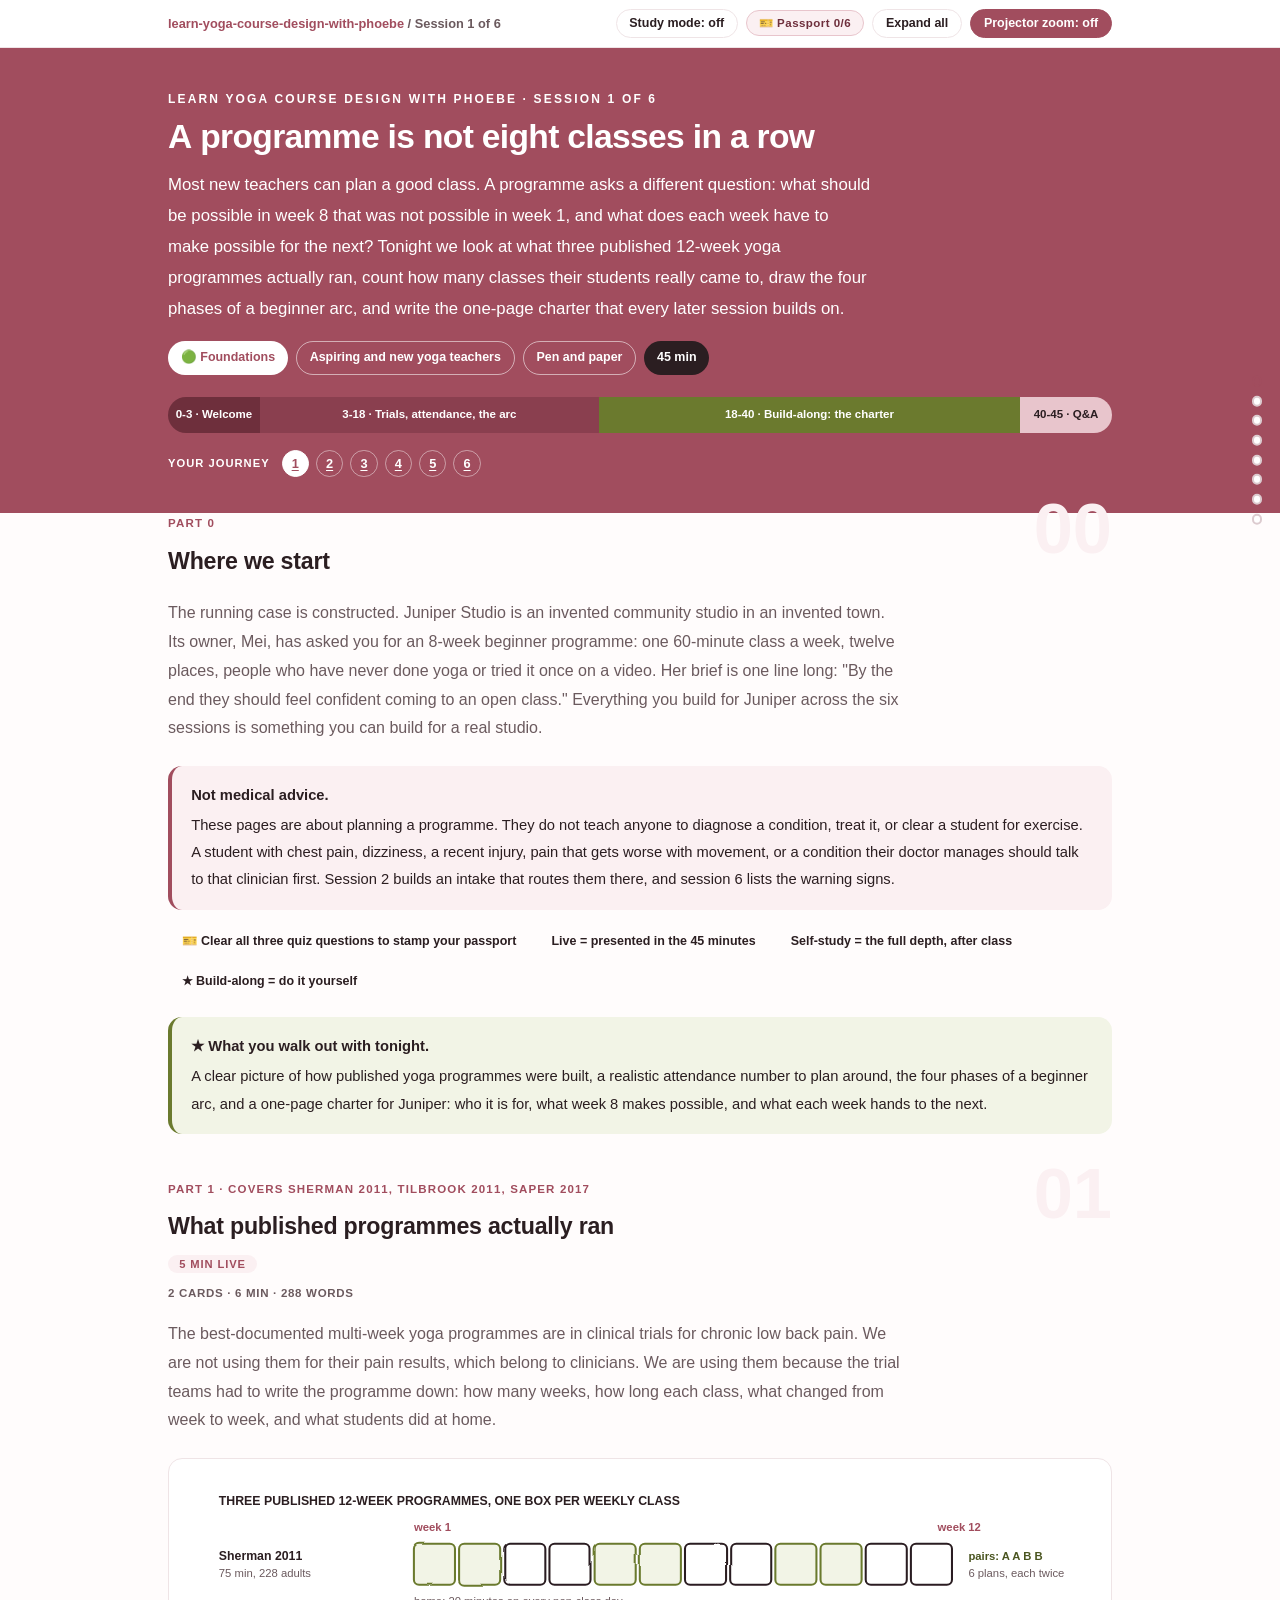
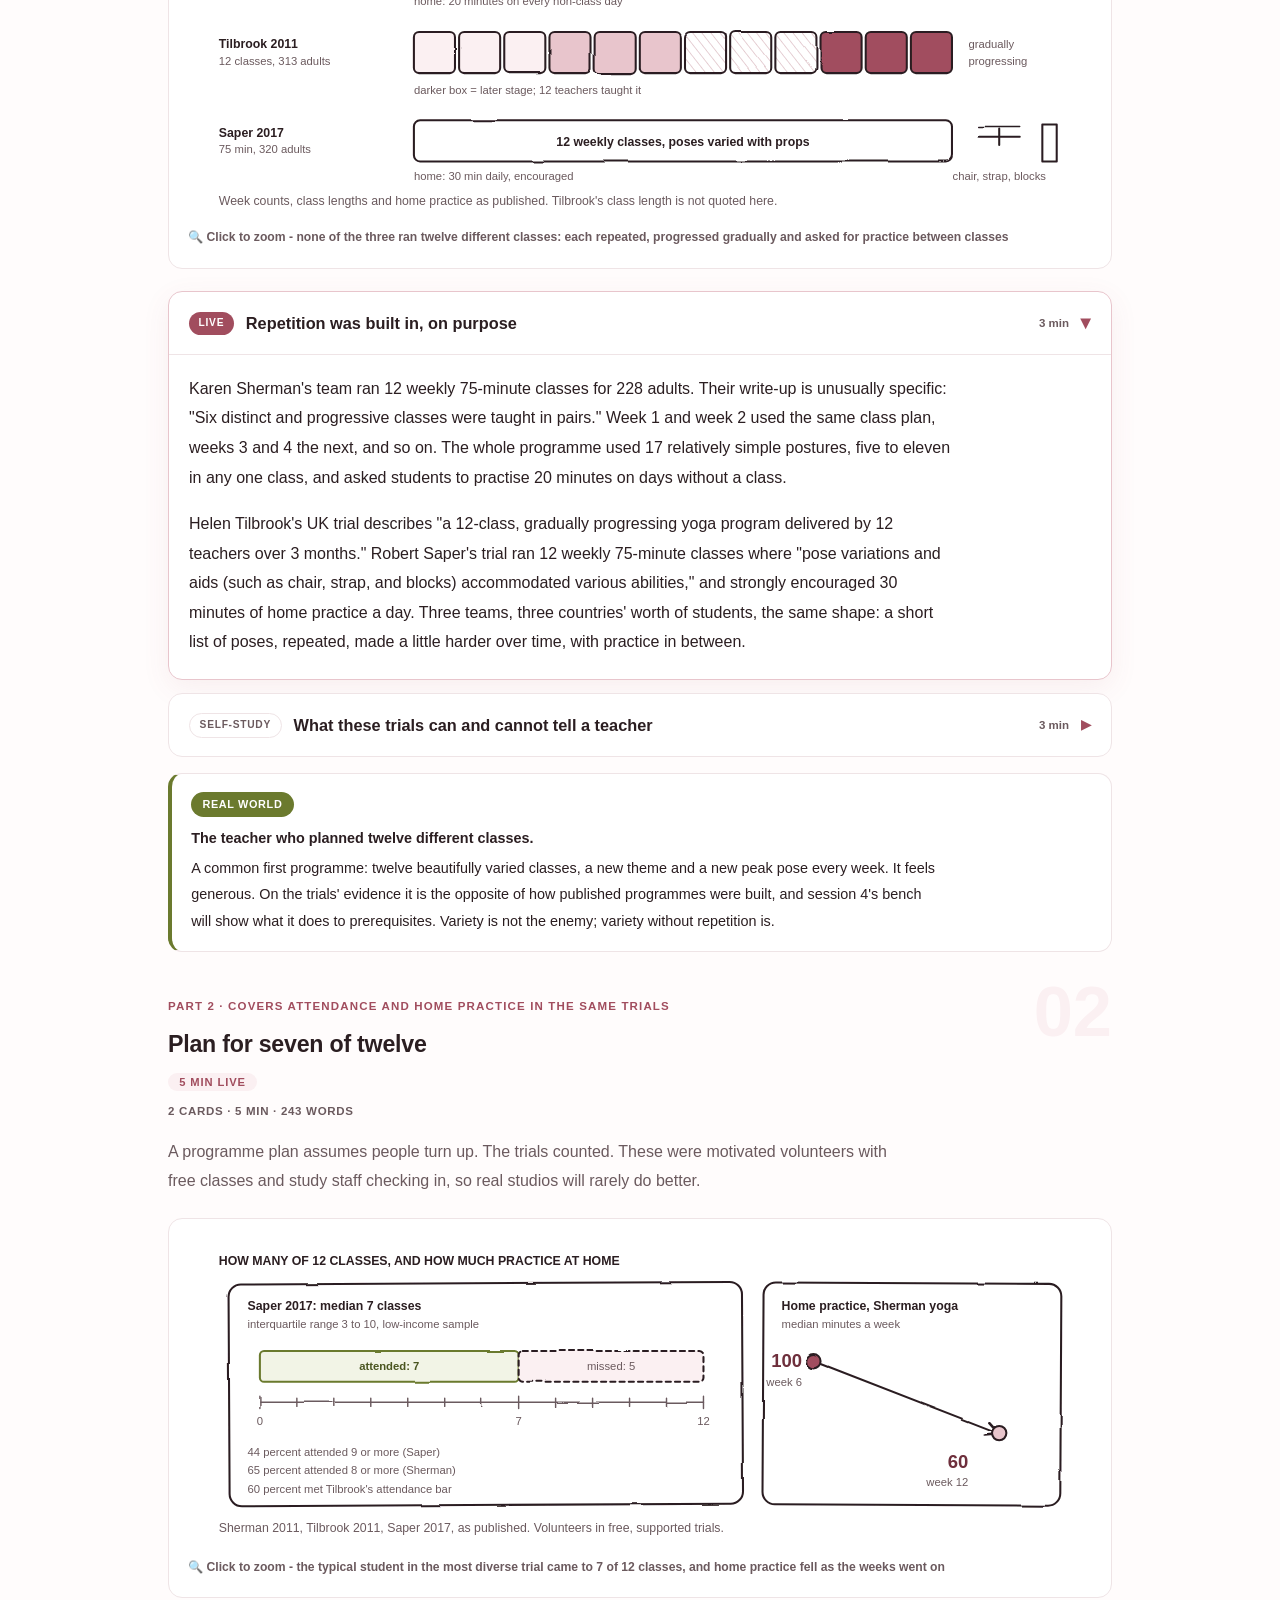
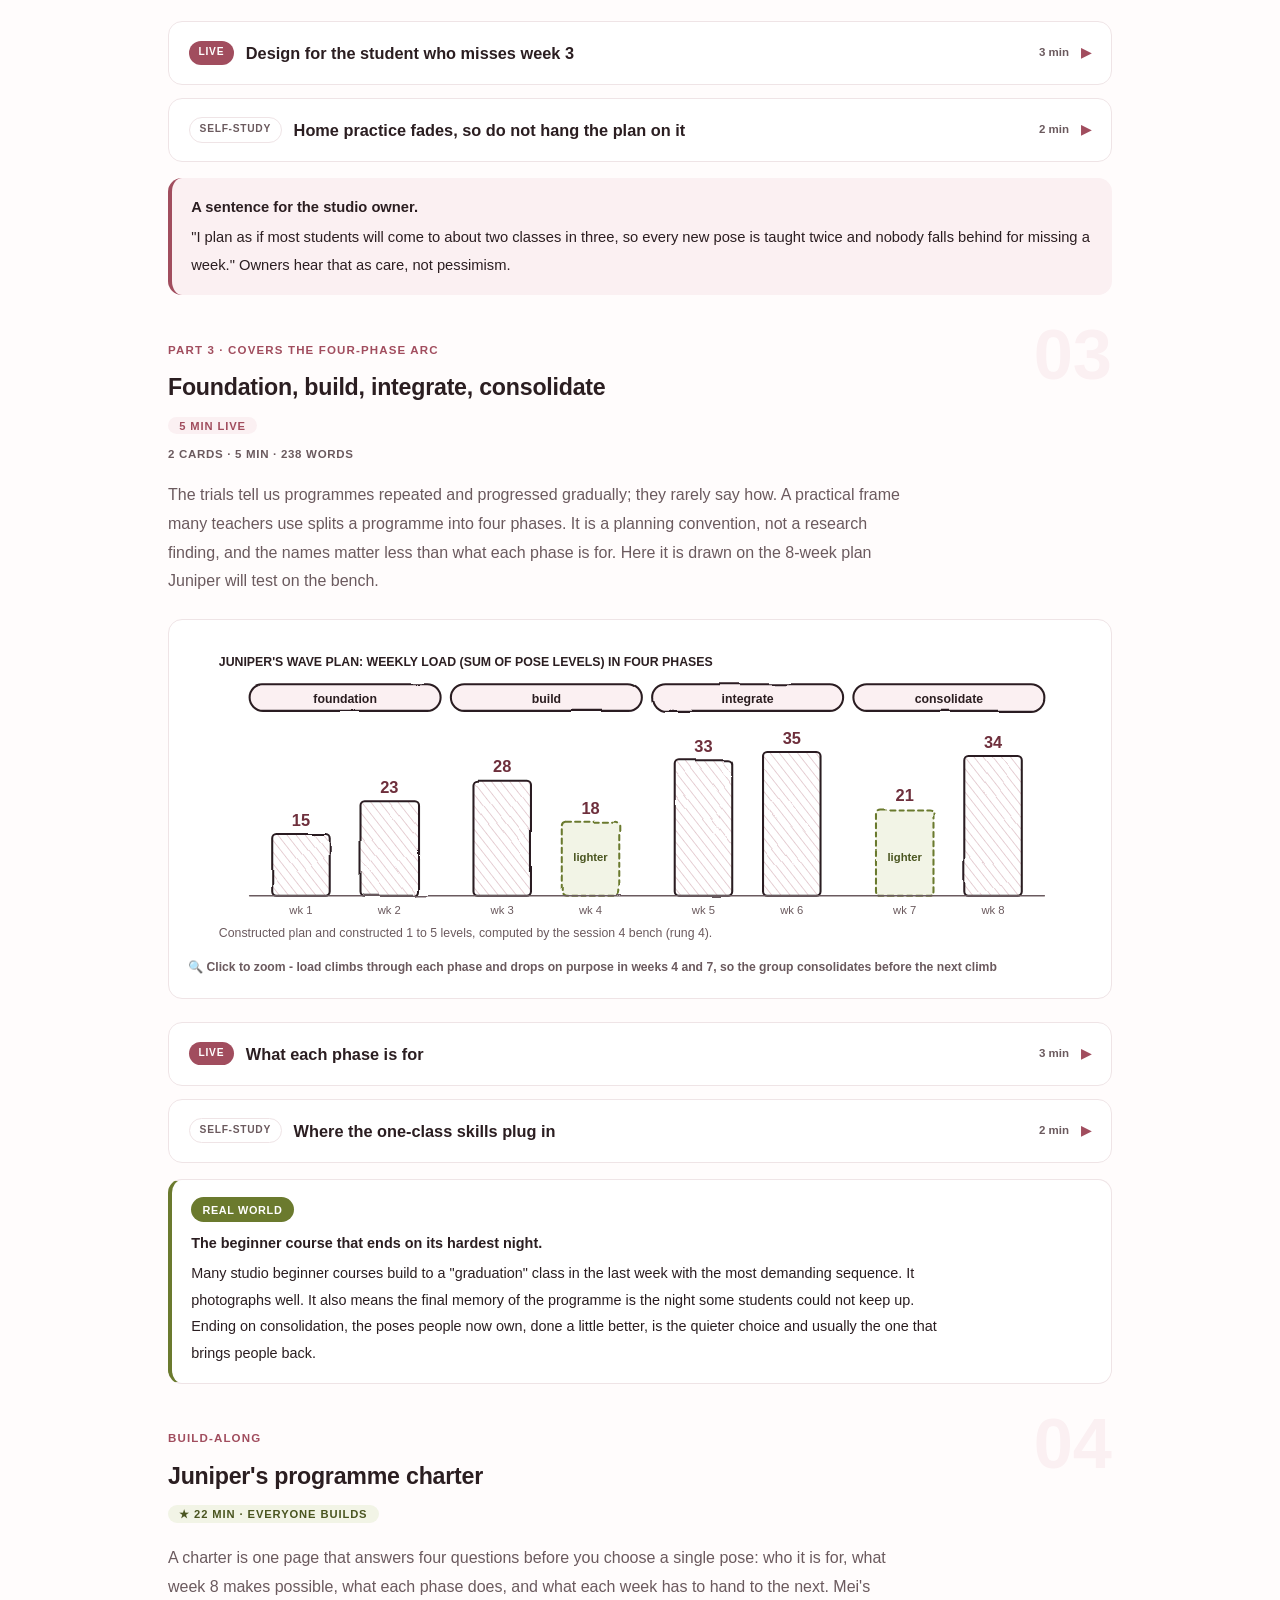
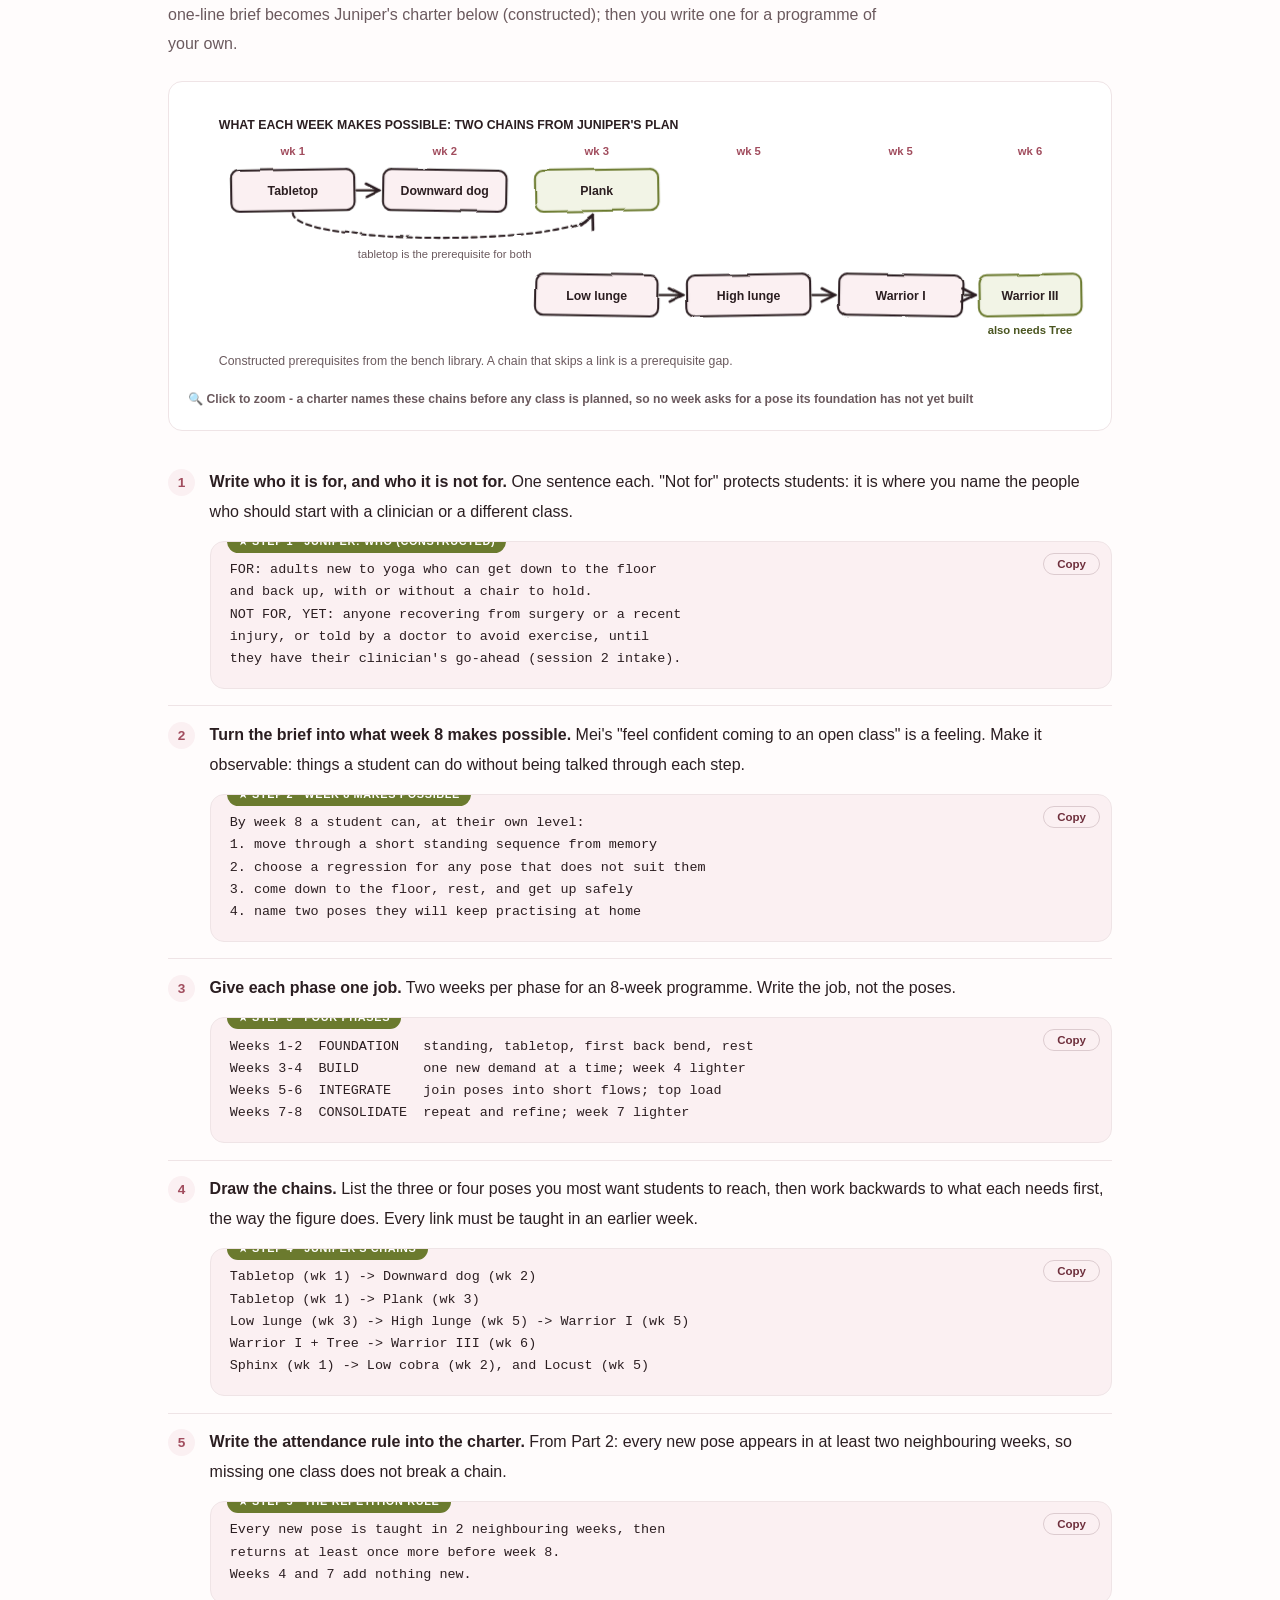
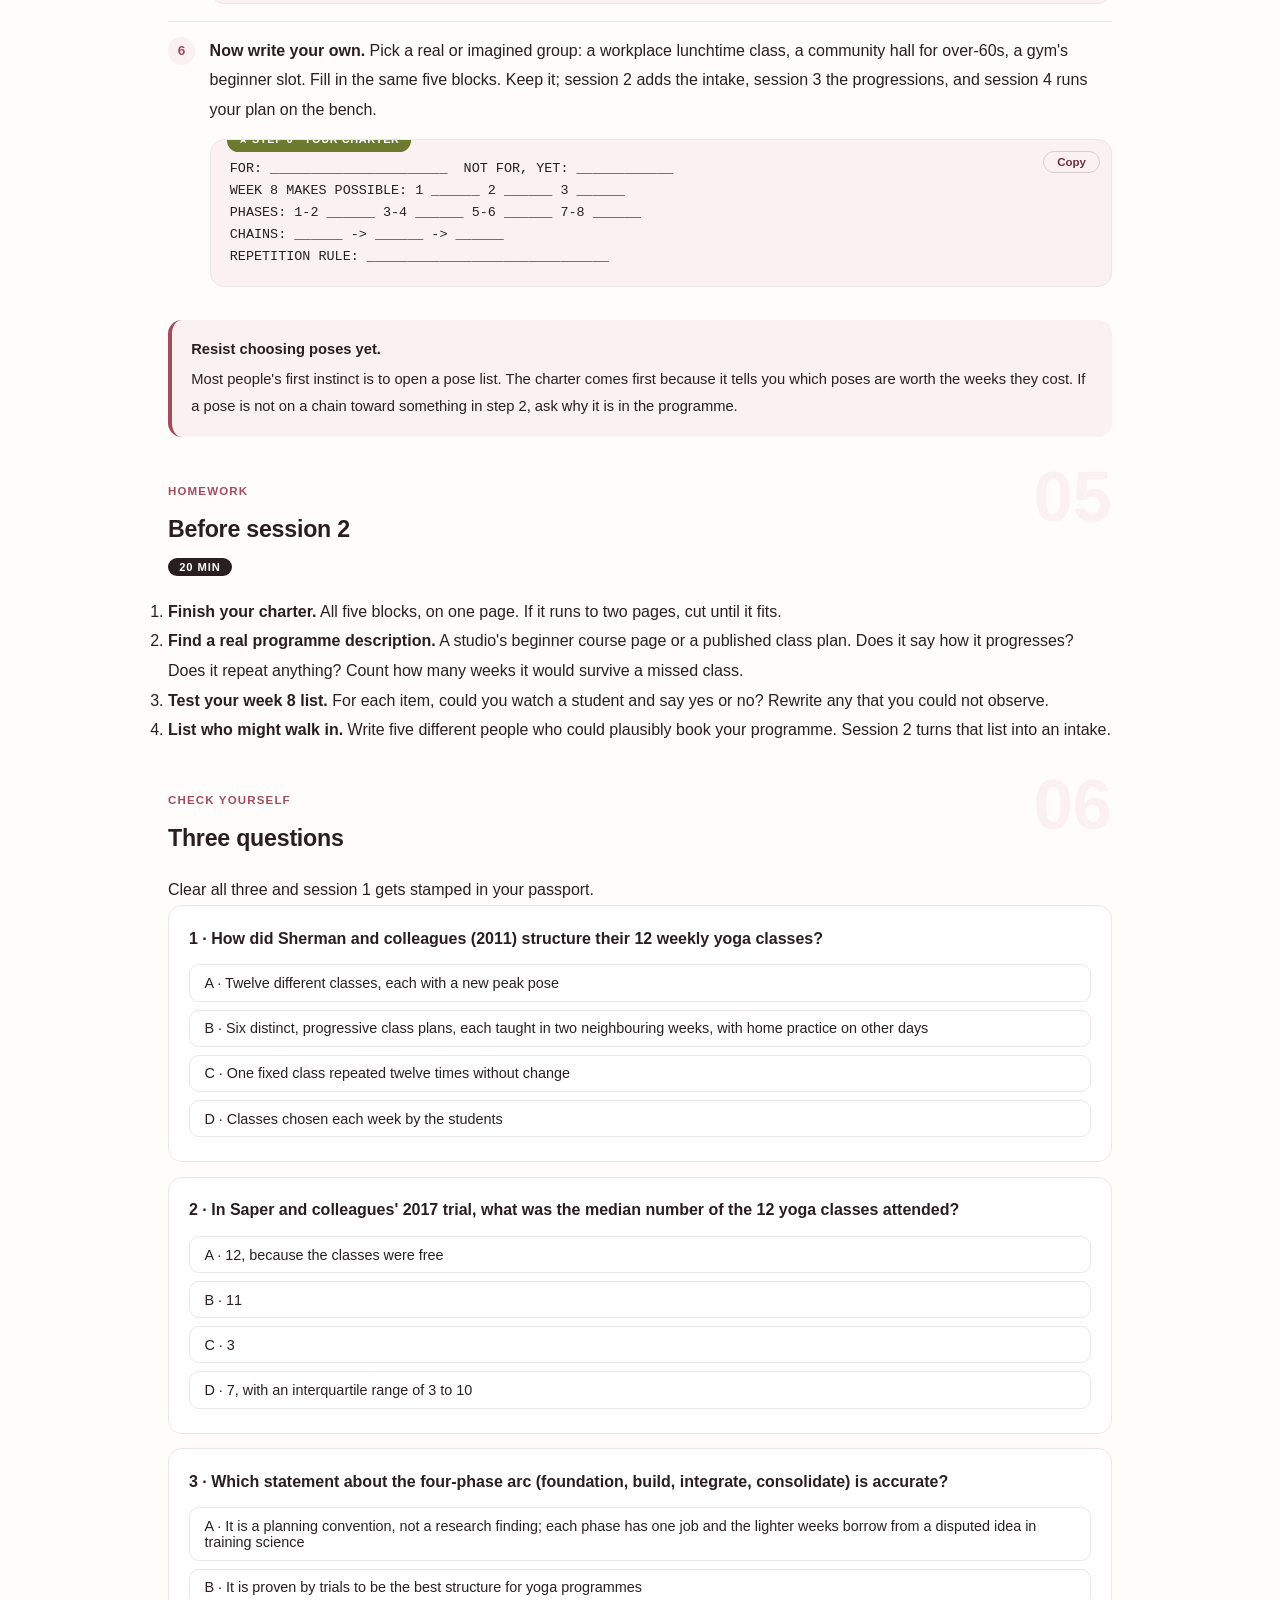
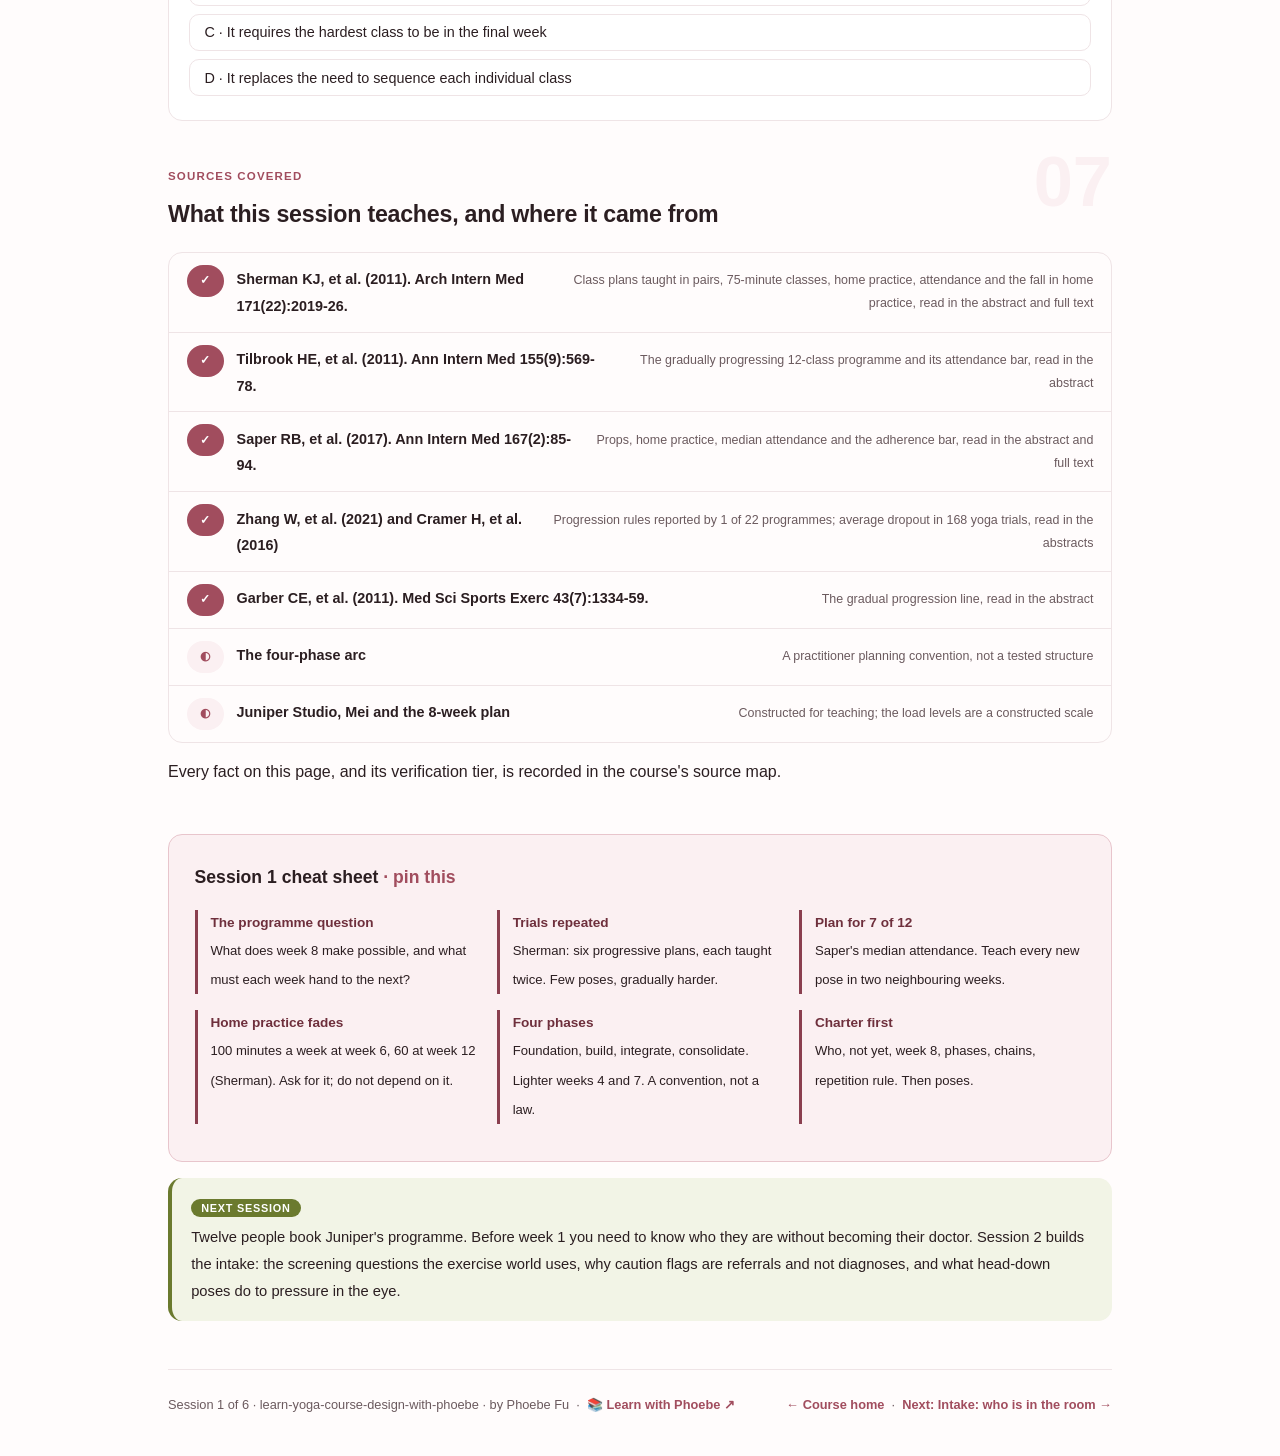
==== courses/01-a-programme-not-eight-classes.html @ 4ca4a88c "Build learn-yoga-course-design-with-phoebe: six sessions, landing page and in-browser bench All page" ====
<!DOCTYPE html>
<html lang="en">
<head>
<meta charset="UTF-8">
<meta name="viewport" content="width=device-width, initial-scale=1.0">
<!-- social:start -->
<meta name="description" content="Session 1 of 6. What three published 12-week yoga programmes actually ran, how many classes students really attended, and the four-phase arc of a beginner programme. Then write a one-page programme charter for a constructed studio.">
<meta property="og:type" content="article">
<meta property="og:site_name" content="Learn with Phoebe">
<meta property="og:title" content="A programme is not eight classes in a row - learn yoga course design with phoebe">
<meta property="og:description" content="Session 1 of 6. Trials ran progressive 12-week programmes with home practice, and most students missed classes. Plan for the room you will actually get.">
<meta property="og:url" content="https://phoebefu6.github.io/learn-yoga-course-design-with-phoebe/courses/01-a-programme-not-eight-classes.html">
<meta property="og:image" content="https://phoebefu6.github.io/learn-yoga-course-design-with-phoebe/assets/og-cover.png">
<meta property="og:image:width" content="1200">
<meta property="og:image:height" content="630">
<meta name="twitter:card" content="summary_large_image">
<meta name="twitter:title" content="A programme is not eight classes in a row - learn yoga course design with phoebe">
<meta name="twitter:description" content="Session 1 of 6. What trial programmes ran, real attendance, and the four-phase arc.">
<meta name="twitter:image" content="https://phoebefu6.github.io/learn-yoga-course-design-with-phoebe/assets/og-cover.png">
<!-- social:end -->
<title>Session 1 · A programme is not eight classes in a row - learn yoga course design with phoebe</title>
<link rel="stylesheet" href="../assets/style.css?v=2">
</head>
<body>

<div class="toolbar">
  <div class="wrap">
    <span class="crumb"><a href="../index.html">learn-yoga-course-design-with-phoebe</a> / Session 1 of 6</span>
    <button class="btn" id="toggle-all" type="button">Expand all</button>
    <button class="btn primary" id="zoom-toggle" type="button">Projector zoom: off</button>
  </div>
</div>

<header class="masthead">
  <div class="wrap">
    <div class="eyebrow">Learn Yoga Course Design with Phoebe · Session 1 of 6</div>
    <h1>A programme is not <span class="accent">eight classes</span> in a row</h1>
    <p class="sub">Most new teachers can plan a good class. A programme asks a different question: what should be possible in week 8 that was not possible in week 1, and what does each week have to make possible for the next? Tonight we look at what three published 12-week yoga programmes actually ran, count how many classes their students really came to, draw the four phases of a beginner arc, and write the one-page charter that every later session builds on.</p>
    <div class="chip-row">
      <span class="chip level">🟢 Foundations</span>
      <span class="chip audience">Aspiring and new yoga teachers</span>
      <span class="chip audience">Pen and paper</span>
      <span class="chip time">45 min</span>
    </div>
    <div class="agenda">
      <span class="a1" style="flex:1">0-3 · Welcome</span>
      <span class="a2" style="flex:4">3-18 · Trials, attendance, the arc</span>
      <span class="a3" style="flex:5">18-40 · Build-along: the charter</span>
      <span class="a4" style="flex:1">40-45 · Q&amp;A</span>
    </div>
  </div>
</header>

<main class="wrap">

  <section class="section" id="intro">
    <div class="section-kicker">
      <span class="klabel">Part 0</span>
      <h2>Where we start</h2>
    </div>
    <p class="lede">The running case is constructed. Juniper Studio is an invented community studio in an invented town. Its owner, Mei, has asked you for an 8-week beginner programme: one 60-minute class a week, twelve places, people who have never done yoga or tried it once on a video. Her brief is one line long: "By the end they should feel confident coming to an open class." Everything you build for Juniper across the six sessions is something you can build for a real studio.</p>

    <div class="callout tip">
      <p><strong>Not medical advice.</strong> These pages are about planning a programme. They do not teach anyone to diagnose a condition, treat it, or clear a student for exercise. A student with chest pain, dizziness, a recent injury, pain that gets worse with movement, or a condition their doctor manages should talk to that clinician first. Session 2 builds an intake that routes them there, and session 6 lists the warning signs.</p>
    </div>

    <div class="legend">
      <span class="pill">🎫 Clear all three quiz questions to stamp your passport</span>
      <span class="pill">Live = presented in the 45 minutes</span>
      <span class="pill">Self-study = the full depth, after class</span>
      <span class="pill">★ Build-along = do it yourself</span>
    </div>

    <div class="callout win">
      <p><strong>★ What you walk out with tonight.</strong> A clear picture of how published yoga programmes were built, a realistic attendance number to plan around, the four phases of a beginner arc, and a one-page charter for Juniper: who it is for, what week 8 makes possible, and what each week hands to the next.</p>
    </div>
  </section>

  <section class="section" id="part-1">
    <div class="section-kicker">
      <span class="klabel">Part 1 · covers Sherman 2011, Tilbrook 2011, Saper 2017</span>
      <h2>What published programmes actually ran</h2>
      <span class="tag concept">5 min live</span>
    </div>
    <p class="lede">The best-documented multi-week yoga programmes are in clinical trials for chronic low back pain. We are not using them for their pain results, which belong to clinicians. We are using them because the trial teams had to write the programme down: how many weeks, how long each class, what changed from week to week, and what students did at home.</p>

    <figure class="zoomable">
      <svg viewBox="0 0 880 330" xmlns="http://www.w3.org/2000/svg" role="img" aria-label="Three 12-week trial programmes drawn as strips of 12 weekly classes. Sherman 2011: 75-minute classes, six progressive class plans each taught twice, 20 minutes home practice on other days. Tilbrook 2011: 12 classes, gradually progressing, 12 teachers. Saper 2017: 75-minute classes with chair, strap and blocks, 30 minutes daily home practice encouraged.">
        <defs>
          <filter id="y1aSk" x="-3%" y="-3%" width="106%" height="106%"><feTurbulence type="fractalNoise" baseFrequency="0.02" numOctaves="2" seed="11" result="n"/><feDisplacementMap in="SourceGraphic" in2="n" scale="2.4" xChannelSelector="R" yChannelSelector="G"/></filter>
          <pattern id="y1aHc" patternUnits="userSpaceOnUse" width="7" height="7" patternTransform="rotate(-38)"><line x1="0" y1="0" x2="0" y2="7" stroke="#A14D5E" stroke-width="1" opacity=".5"/></pattern>
        </defs>
        <style>
          .y1aH { font: 800 12px Inter, sans-serif; fill: #2B1E21; }
          .y1aL { font: 600 12px Inter, sans-serif; fill: #2B1E21; }
          .y1aS { font: 400 11px Inter, sans-serif; fill: #6B5A5E; }
          .y1aB { font: 800 11px Inter, sans-serif; fill: #4A5520; }
          .y1aA { font: 700 11px Inter, sans-serif; fill: #A14D5E; }
          .y1aW { font: 800 12px Inter, sans-serif; fill: #FFFFFF; }
          .y1aN { font: 400 12px Inter, sans-serif; fill: #6B5A5E; }
        </style>

        <text class="y1aH" x="30" y="26">THREE PUBLISHED 12-WEEK PROGRAMMES, ONE BOX PER WEEKLY CLASS</text>
        <text class="y1aA" x="220" y="52">week 1</text>
        <text class="y1aA" x="730" y="52">week 12</text>

        <g filter="url(#y1aSk)" fill="none" stroke="#2B1E21" stroke-width="2" stroke-linecap="round" stroke-linejoin="round">
          <rect x="220" y="64" width="40" height="40" rx="5" fill="#F2F4E6" stroke="#6B7A2E"/>
          <rect x="264" y="64" width="40" height="40" rx="5" fill="#F2F4E6" stroke="#6B7A2E"/>
          <rect x="308" y="64" width="40" height="40" rx="5" fill="#FFFFFF"/>
          <rect x="352" y="64" width="40" height="40" rx="5" fill="#FFFFFF"/>
          <rect x="396" y="64" width="40" height="40" rx="5" fill="#F2F4E6" stroke="#6B7A2E"/>
          <rect x="440" y="64" width="40" height="40" rx="5" fill="#F2F4E6" stroke="#6B7A2E"/>
          <rect x="484" y="64" width="40" height="40" rx="5" fill="#FFFFFF"/>
          <rect x="528" y="64" width="40" height="40" rx="5" fill="#FFFFFF"/>
          <rect x="572" y="64" width="40" height="40" rx="5" fill="#F2F4E6" stroke="#6B7A2E"/>
          <rect x="616" y="64" width="40" height="40" rx="5" fill="#F2F4E6" stroke="#6B7A2E"/>
          <rect x="660" y="64" width="40" height="40" rx="5" fill="#FFFFFF"/>
          <rect x="704" y="64" width="40" height="40" rx="5" fill="#FFFFFF"/>

          <rect x="220" y="150" width="40" height="40" rx="5" fill="#FBF0F2"/>
          <rect x="264" y="150" width="40" height="40" rx="5" fill="#FBF0F2"/>
          <rect x="308" y="150" width="40" height="40" rx="5" fill="#FBF0F2"/>
          <rect x="352" y="150" width="40" height="40" rx="5" fill="#E8C5CC"/>
          <rect x="396" y="150" width="40" height="40" rx="5" fill="#E8C5CC"/>
          <rect x="440" y="150" width="40" height="40" rx="5" fill="#E8C5CC"/>
          <rect x="484" y="150" width="40" height="40" rx="5" fill="url(#y1aHc)"/>
          <rect x="528" y="150" width="40" height="40" rx="5" fill="url(#y1aHc)"/>
          <rect x="572" y="150" width="40" height="40" rx="5" fill="url(#y1aHc)"/>
          <rect x="616" y="150" width="40" height="40" rx="5" fill="#A14D5E"/>
          <rect x="660" y="150" width="40" height="40" rx="5" fill="#A14D5E"/>
          <rect x="704" y="150" width="40" height="40" rx="5" fill="#A14D5E"/>

          <rect x="220" y="236" width="524" height="40" rx="6" fill="#FFFFFF"/>
          <path d="M770 252 h40 M790 244 v16"/>
          <path d="M770 242 l40 0" stroke-width="1.4"/>
          <path d="M832 240 v36 M846 240 v36 M832 240 h14 M832 276 h14"/>
        </g>

        <text class="y1aL" x="30" y="80">Sherman 2011</text>
        <text class="y1aS" x="30" y="96">75 min, 228 adults</text>
        <text class="y1aB" x="760" y="80">pairs: A A B B</text>
        <text class="y1aS" x="760" y="96">6 plans, each twice</text>
        <text class="y1aS" x="220" y="124">home: 20 minutes on every non-class day</text>

        <text class="y1aL" x="30" y="166">Tilbrook 2011</text>
        <text class="y1aS" x="30" y="182">12 classes, 313 adults</text>
        <text class="y1aS" x="760" y="166">gradually</text>
        <text class="y1aS" x="760" y="182">progressing</text>
        <text class="y1aS" x="220" y="210">darker box = later stage; 12 teachers taught it</text>

        <text class="y1aL" x="30" y="252">Saper 2017</text>
        <text class="y1aS" x="30" y="268">75 min, 320 adults</text>
        <text class="y1aL" x="482" y="261" text-anchor="middle">12 weekly classes, poses varied with props</text>
        <text class="y1aS" x="790" y="294" text-anchor="middle">chair, strap, blocks</text>
        <text class="y1aS" x="220" y="294">home: 30 min daily, encouraged</text>

        <text class="y1aN" x="30" y="318">Week counts, class lengths and home practice as published. Tilbrook's class length is not quoted here.</text>
      </svg>
      <figcaption>🔍 Click to zoom - none of the three ran twelve different classes: each repeated, progressed gradually and asked for practice between classes</figcaption>
    </figure>

    <details class="card" open>
      <summary><span class="mode live">Live</span>Repetition was built in, on purpose<span class="mini">3 min</span><span class="caret">▶</span></summary>
      <div class="body">
        <p>Karen Sherman's team ran 12 weekly 75-minute classes for 228 adults. Their write-up is unusually specific: "Six distinct and progressive classes were taught in pairs." Week 1 and week 2 used the same class plan, weeks 3 and 4 the next, and so on. The whole programme used 17 relatively simple postures, five to eleven in any one class, and asked students to practise 20 minutes on days without a class.</p>
        <p>Helen Tilbrook's UK trial describes "a 12-class, gradually progressing yoga program delivered by 12 teachers over 3 months." Robert Saper's trial ran 12 weekly 75-minute classes where "pose variations and aids (such as chair, strap, and blocks) accommodated various abilities," and strongly encouraged 30 minutes of home practice a day. Three teams, three countries' worth of students, the same shape: a short list of poses, repeated, made a little harder over time, with practice in between.</p>
      </div>
    </details>

    <details class="card">
      <summary><span class="mode self">Self-study</span>What these trials can and cannot tell a teacher<span class="mini">3 min</span><span class="caret">▶</span></summary>
      <div class="body">
        <p>They tell you how carefully designed programmes were built and how real people used them. They do not tell you that yoga treats back pain in your room. Sherman's yoga group did better than people given a self-care book, and no better than a stretching class at any point; Saper's yoga was found noninferior to physical therapy. Those comparisons are clinical questions, and making health claims about a programme is outside a teacher's scope (session 2).</p>
        <p>They also hide the hardest design detail. A 2021 review of 22 tai chi, qigong and yoga programmes for osteoarthritis checked each against a reporting checklist: only one (5 percent) reported a progression rule, and only one reported a starting level rule. Most published programmes do not say how they decided what to make harder, or when. That is the gap these six sessions fill.</p>
      </div>
    </details>

    <div class="callout example">
      <span class="ex-pill">Real world</span>
      <p><strong>The teacher who planned twelve different classes.</strong> A common first programme: twelve beautifully varied classes, a new theme and a new peak pose every week. It feels generous. On the trials' evidence it is the opposite of how published programmes were built, and session 4's bench will show what it does to prerequisites. Variety is not the enemy; variety without repetition is.</p>
    </div>
  </section>

  <section class="section" id="part-2">
    <div class="section-kicker">
      <span class="klabel">Part 2 · covers attendance and home practice in the same trials</span>
      <h2>Plan for seven of twelve</h2>
      <span class="tag concept">5 min live</span>
    </div>
    <p class="lede">A programme plan assumes people turn up. The trials counted. These were motivated volunteers with free classes and study staff checking in, so real studios will rarely do better.</p>

    <figure class="zoomable">
      <svg viewBox="0 0 880 300" xmlns="http://www.w3.org/2000/svg" role="img" aria-label="Left: a ruler of 12 classes. Saper 2017 median attendance falls at 7 classes; 44 percent attended 9 or more. Sherman 2011: 65 percent attended at least 8. Right: median weekly home practice in Sherman's yoga group, 100 minutes at week 6 and 60 minutes at week 12.">
        <defs>
          <filter id="y1bSk" x="-3%" y="-3%" width="106%" height="106%"><feTurbulence type="fractalNoise" baseFrequency="0.02" numOctaves="2" seed="23" result="n"/><feDisplacementMap in="SourceGraphic" in2="n" scale="2.4" xChannelSelector="R" yChannelSelector="G"/></filter>
          <marker id="y1bAr" viewBox="0 0 10 10" refX="9" refY="5" markerWidth="8" markerHeight="8" orient="auto"><path d="M1 1 L9 5 L1 9" fill="none" stroke="#2B1E21" stroke-width="1.6" stroke-linecap="round"/></marker>
        </defs>
        <style>
          .y1bH { font: 800 12px Inter, sans-serif; fill: #2B1E21; }
          .y1bL { font: 600 12px Inter, sans-serif; fill: #2B1E21; }
          .y1bS { font: 400 11px Inter, sans-serif; fill: #6B5A5E; }
          .y1bB { font: 800 11px Inter, sans-serif; fill: #4A5520; }
          .y1bV { font: 800 18px Inter, sans-serif; fill: #6E2F3C; }
          .y1bA { font: 700 11px Inter, sans-serif; fill: #A14D5E; }
          .y1bN { font: 400 12px Inter, sans-serif; fill: #6B5A5E; }
        </style>

        <text class="y1bH" x="30" y="26">HOW MANY OF 12 CLASSES, AND HOW MUCH PRACTICE AT HOME</text>

        <g filter="url(#y1bSk)" fill="none" stroke="#2B1E21" stroke-width="2" stroke-linecap="round" stroke-linejoin="round">
          <rect x="40" y="44" width="500" height="216" rx="12" transform="rotate(-0.3 290 152)" fill="#FFFFFF"/>
          <rect x="560" y="44" width="290" height="216" rx="12" transform="rotate(0.3 705 152)" fill="#FFFFFF"/>
          <rect x="70" y="110" width="252" height="30" rx="4" fill="#F2F4E6" stroke="#6B7A2E"/>
          <rect x="322" y="110" width="180" height="30" rx="4" fill="#FBF0F2" stroke-dasharray="5 4"/>
          <path d="M70 160 H502" stroke="#6B5A5E" stroke-width="1.4"/>
          <path d="M70 154 v12 M106 156 v8 M142 156 v8 M178 156 v8 M214 156 v8 M250 156 v8 M286 156 v8 M322 154 v12 M358 156 v8 M394 156 v8 M430 156 v8 M466 156 v8 M502 154 v12" stroke="#6B5A5E" stroke-width="1.4"/>
          <path d="M610 120 L790 190" marker-end="url(#y1bAr)"/>
          <circle cx="610" cy="120" r="7" fill="#A14D5E"/>
          <circle cx="790" cy="190" r="7" fill="#E8C5CC"/>
        </g>

        <text class="y1bL" x="58" y="70">Saper 2017: median 7 classes</text>
        <text class="y1bS" x="58" y="88">interquartile range 3 to 10, low-income sample</text>
        <text class="y1bB" x="196" y="129" text-anchor="middle">attended: 7</text>
        <text class="y1bS" x="412" y="129" text-anchor="middle">missed: 5</text>
        <text class="y1bS" x="70" y="182" text-anchor="middle">0</text>
        <text class="y1bS" x="322" y="182" text-anchor="middle">7</text>
        <text class="y1bS" x="502" y="182" text-anchor="middle">12</text>
        <text class="y1bS" x="58" y="212">44 percent attended 9 or more (Saper)</text>
        <text class="y1bS" x="58" y="230">65 percent attended 8 or more (Sherman)</text>
        <text class="y1bS" x="58" y="248">60 percent met Tilbrook's attendance bar</text>

        <text class="y1bL" x="578" y="70">Home practice, Sherman yoga</text>
        <text class="y1bS" x="578" y="88">median minutes a week</text>
        <text class="y1bV" x="598" y="126" text-anchor="end">100</text>
        <text class="y1bS" x="598" y="144" text-anchor="end">week 6</text>
        <text class="y1bV" x="760" y="224" text-anchor="end">60</text>
        <text class="y1bS" x="760" y="242" text-anchor="end">week 12</text>

        <text class="y1bN" x="30" y="286">Sherman 2011, Tilbrook 2011, Saper 2017, as published. Volunteers in free, supported trials.</text>
      </svg>
      <figcaption>🔍 Click to zoom - the typical student in the most diverse trial came to 7 of 12 classes, and home practice fell as the weeks went on</figcaption>
    </figure>

    <details class="card">
      <summary><span class="mode live">Live</span>Design for the student who misses week 3<span class="mini">3 min</span><span class="caret">▶</span></summary>
      <div class="body">
        <p>In Sherman's trial 65 percent of the yoga group came to at least 8 of 12 classes. In Tilbrook's, 60 percent met a bar of at least 3 of the first 6 sessions and 3 more. In Saper's, with a predominantly low-income and racially diverse sample, the median was 7 classes, and 44 percent reached the 9 classes the team had set as adherent. A 2016 review of 168 yoga trials put average dropout at about 11 percent, and dropping out is not the same as missing a class: people who stay enrolled still miss weeks.</p>
        <p>So a plan where week 5 only works if you were there in week 4 will fail for a large share of the room. The fix is the one the trials used: teach each new element at least twice, in neighbouring weeks, so one absence does not break the chain. The bench in session 4 counts "one-off" poses, taught in a single week, for exactly this reason.</p>
      </div>
    </details>

    <details class="card">
      <summary><span class="mode self">Self-study</span>Home practice fades, so do not hang the plan on it<span class="mini">2 min</span><span class="caret">▶</span></summary>
      <div class="body">
        <p>Sherman's yoga students practised a median of 100 minutes a week at home by week 6, and 60 by week 12. Among Saper's yoga students who reported home practice (75 percent of them), the median was 27 minutes on 4 days a week, against the 30 minutes a day the team had encouraged. Home practice is worth asking for; it is not something to build the progression on. Session 6 comes back to keeping practice alive after the last class.</p>
      </div>
    </details>

    <div class="callout tip">
      <p><strong>A sentence for the studio owner.</strong> "I plan as if most students will come to about two classes in three, so every new pose is taught twice and nobody falls behind for missing a week." Owners hear that as care, not pessimism.</p>
    </div>
  </section>

  <section class="section" id="part-3">
    <div class="section-kicker">
      <span class="klabel">Part 3 · covers the four-phase arc</span>
      <h2>Foundation, build, integrate, consolidate</h2>
      <span class="tag concept">5 min live</span>
    </div>
    <p class="lede">The trials tell us programmes repeated and progressed gradually; they rarely say how. A practical frame many teachers use splits a programme into four phases. It is a planning convention, not a research finding, and the names matter less than what each phase is for. Here it is drawn on the 8-week plan Juniper will test on the bench.</p>

    <figure class="zoomable">
      <svg viewBox="0 0 880 300" xmlns="http://www.w3.org/2000/svg" role="img" aria-label="Eight weekly bars of total load for Juniper's wave plan, grouped into four phases. Foundation weeks 1 and 2: 15 and 23. Build weeks 3 and 4: 28 and a lighter 18. Integrate weeks 5 and 6: 33 and 35. Consolidate weeks 7 and 8: a lighter 21, then 34.">
        <defs>
          <filter id="y1cSk" x="-3%" y="-3%" width="106%" height="106%"><feTurbulence type="fractalNoise" baseFrequency="0.02" numOctaves="2" seed="37" result="n"/><feDisplacementMap in="SourceGraphic" in2="n" scale="2.4" xChannelSelector="R" yChannelSelector="G"/></filter>
          <pattern id="y1cHc" patternUnits="userSpaceOnUse" width="7" height="7" patternTransform="rotate(-38)"><line x1="0" y1="0" x2="0" y2="7" stroke="#A14D5E" stroke-width="1" opacity=".5"/></pattern>
        </defs>
        <style>
          .y1cH { font: 800 12px Inter, sans-serif; fill: #2B1E21; }
          .y1cL { font: 600 12px Inter, sans-serif; fill: #2B1E21; }
          .y1cS { font: 400 11px Inter, sans-serif; fill: #6B5A5E; }
          .y1cB { font: 800 11px Inter, sans-serif; fill: #4A5520; }
          .y1cV { font: 800 16px Inter, sans-serif; fill: #6E2F3C; }
          .y1cA { font: 700 11px Inter, sans-serif; fill: #A14D5E; }
          .y1cN { font: 400 12px Inter, sans-serif; fill: #6B5A5E; }
        </style>

        <text class="y1cH" x="30" y="26">JUNIPER'S WAVE PLAN: WEEKLY LOAD (SUM OF POSE LEVELS) IN FOUR PHASES</text>

        <g filter="url(#y1cSk)" fill="none" stroke="#2B1E21" stroke-width="2" stroke-linecap="round" stroke-linejoin="round">
          <rect x="60" y="44" width="186" height="26" rx="13" fill="#FBF0F2"/>
          <rect x="256" y="44" width="186" height="26" rx="13" fill="#FBF0F2"/>
          <rect x="452" y="44" width="186" height="26" rx="13" fill="#FBF0F2"/>
          <rect x="648" y="44" width="186" height="26" rx="13" fill="#FBF0F2"/>
          <rect x="82" y="190" width="56" height="60" rx="4" fill="url(#y1cHc)"/>
          <rect x="168" y="158" width="56" height="92" rx="4" fill="url(#y1cHc)"/>
          <rect x="278" y="138" width="56" height="112" rx="4" fill="url(#y1cHc)"/>
          <rect x="364" y="178" width="56" height="72" rx="4" fill="#F2F4E6" stroke="#6B7A2E" stroke-dasharray="5 4"/>
          <rect x="474" y="118" width="56" height="132" rx="4" fill="url(#y1cHc)"/>
          <rect x="560" y="110" width="56" height="140" rx="4" fill="url(#y1cHc)"/>
          <rect x="670" y="166" width="56" height="84" rx="4" fill="#F2F4E6" stroke="#6B7A2E" stroke-dasharray="5 4"/>
          <rect x="756" y="114" width="56" height="136" rx="4" fill="url(#y1cHc)"/>
          <path d="M60 250 H834" stroke="#6B5A5E" stroke-width="1.4"/>
        </g>

        <text class="y1cL" x="153" y="62" text-anchor="middle">foundation</text>
        <text class="y1cL" x="349" y="62" text-anchor="middle">build</text>
        <text class="y1cL" x="545" y="62" text-anchor="middle">integrate</text>
        <text class="y1cL" x="741" y="62" text-anchor="middle">consolidate</text>
        <text class="y1cV" x="110" y="182" text-anchor="middle">15</text>
        <text class="y1cV" x="196" y="150" text-anchor="middle">23</text>
        <text class="y1cV" x="306" y="130" text-anchor="middle">28</text>
        <text class="y1cV" x="392" y="170" text-anchor="middle">18</text>
        <text class="y1cV" x="502" y="110" text-anchor="middle">33</text>
        <text class="y1cV" x="588" y="102" text-anchor="middle">35</text>
        <text class="y1cV" x="698" y="158" text-anchor="middle">21</text>
        <text class="y1cV" x="784" y="106" text-anchor="middle">34</text>
        <text class="y1cB" x="392" y="216" text-anchor="middle">lighter</text>
        <text class="y1cB" x="698" y="216" text-anchor="middle">lighter</text>
        <text class="y1cS" x="110" y="268" text-anchor="middle">wk 1</text>
        <text class="y1cS" x="196" y="268" text-anchor="middle">wk 2</text>
        <text class="y1cS" x="306" y="268" text-anchor="middle">wk 3</text>
        <text class="y1cS" x="392" y="268" text-anchor="middle">wk 4</text>
        <text class="y1cS" x="502" y="268" text-anchor="middle">wk 5</text>
        <text class="y1cS" x="588" y="268" text-anchor="middle">wk 6</text>
        <text class="y1cS" x="698" y="268" text-anchor="middle">wk 7</text>
        <text class="y1cS" x="784" y="268" text-anchor="middle">wk 8</text>

        <text class="y1cN" x="30" y="290">Constructed plan and constructed 1 to 5 levels, computed by the session 4 bench (rung 4).</text>
      </svg>
      <figcaption>🔍 Click to zoom - load climbs through each phase and drops on purpose in weeks 4 and 7, so the group consolidates before the next climb</figcaption>
    </figure>

    <details class="card">
      <summary><span class="mode live">Live</span>What each phase is for<span class="mini">3 min</span><span class="caret">▶</span></summary>
      <div class="body">
        <p><strong>Foundation</strong> (weeks 1 and 2) teaches the positions everything else stands on: standing, tabletop, the first back bend, how to rest. <strong>Build</strong> (weeks 3 and 4) adds one new demand at a time on top of those, then a lighter week to let it settle. <strong>Integrate</strong> (weeks 5 and 6) links known poses into longer sequences and adds the hardest poses the programme will reach. <strong>Consolidate</strong> (weeks 7 and 8) repeats and refines, with one lighter week, so students leave able to do what they learned without you.</p>
        <p>The numbers on the figure are the bench's: each pose has a constructed load level from 1 to 5, and a week's load is the sum. The ACSM's exercise guidance says "gradual progression of exercise intensity and volume may reduce the risks of exercise" (Garber 2011). The lighter weeks borrow from training science, where planned variation is called periodisation; session 3 explains why that idea is genuinely disputed.</p>
      </div>
    </details>

    <details class="card">
      <summary><span class="mode self">Self-study</span>Where the one-class skills plug in<span class="mini">2 min</span><span class="caret">▶</span></summary>
      <div class="body">
        <p>Every week of the arc is still a class, and a class needs its own shape: arrival, warm-up, the main work, cool-down, rest. Sequencing one class, including the peak-pose method, is taught in <a href="https://phoebefu6.github.io/learn-yoga-theory-with-phoebe/courses/07-course-flow.html">Yoga Theory session 7 ↗</a>, and cueing in <a href="https://phoebefu6.github.io/learn-yoga-theory-with-phoebe/courses/08-cueing-analogy.html">session 8 ↗</a>. These pages assume you can do that and ask the question one level up: which poses go in which week. For the general craft of designing any course backwards from its outcome, see <a href="https://phoebefu6.github.io/learn-course-design-with-phoebe/courses/a2-backwards-design.html">Course Design: backwards design ↗</a>.</p>
      </div>
    </details>

    <div class="callout example">
      <span class="ex-pill">Real world</span>
      <p><strong>The beginner course that ends on its hardest night.</strong> Many studio beginner courses build to a "graduation" class in the last week with the most demanding sequence. It photographs well. It also means the final memory of the programme is the night some students could not keep up. Ending on consolidation, the poses people now own, done a little better, is the quieter choice and usually the one that brings people back.</p>
    </div>
  </section>

  <section class="section" id="demo-1">
    <div class="section-kicker">
      <span class="klabel">Build-along</span>
      <h2>Juniper's programme charter</h2>
      <span class="tag demo">★ 22 min · everyone builds</span>
    </div>
    <p class="lede">A charter is one page that answers four questions before you choose a single pose: who it is for, what week 8 makes possible, what each phase does, and what each week has to hand to the next. Mei's one-line brief becomes Juniper's charter below (constructed); then you write one for a programme of your own.</p>

    <figure class="zoomable">
      <svg viewBox="0 0 880 270" xmlns="http://www.w3.org/2000/svg" role="img" aria-label="Two prerequisite chains across Juniper's 8 weeks. Tabletop in week 1 makes downward dog possible in week 2 and plank possible in week 3. Low lunge in week 3 makes high lunge possible in week 5, then Warrior I in week 5 and, with tree, Warrior III in week 6.">
        <defs>
          <filter id="y1dSk" x="-3%" y="-3%" width="106%" height="106%"><feTurbulence type="fractalNoise" baseFrequency="0.02" numOctaves="2" seed="41" result="n"/><feDisplacementMap in="SourceGraphic" in2="n" scale="2.4" xChannelSelector="R" yChannelSelector="G"/></filter>
          <marker id="y1dAr" viewBox="0 0 10 10" refX="9" refY="5" markerWidth="8" markerHeight="8" orient="auto"><path d="M1 1 L9 5 L1 9" fill="none" stroke="#2B1E21" stroke-width="1.6" stroke-linecap="round"/></marker>
        </defs>
        <style>
          .y1dH { font: 800 12px Inter, sans-serif; fill: #2B1E21; }
          .y1dL { font: 600 12px Inter, sans-serif; fill: #2B1E21; }
          .y1dS { font: 400 11px Inter, sans-serif; fill: #6B5A5E; }
          .y1dB { font: 800 11px Inter, sans-serif; fill: #4A5520; }
          .y1dA { font: 700 11px Inter, sans-serif; fill: #A14D5E; }
          .y1dN { font: 400 12px Inter, sans-serif; fill: #6B5A5E; }
        </style>

        <text class="y1dH" x="30" y="26">WHAT EACH WEEK MAKES POSSIBLE: TWO CHAINS FROM JUNIPER'S PLAN</text>
        <text class="y1dA" x="102" y="52" text-anchor="middle">wk 1</text>
        <text class="y1dA" x="250" y="52" text-anchor="middle">wk 2</text>
        <text class="y1dA" x="398" y="52" text-anchor="middle">wk 3</text>
        <text class="y1dA" x="546" y="52" text-anchor="middle">wk 5</text>
        <text class="y1dA" x="694" y="52" text-anchor="middle">wk 5</text>
        <text class="y1dA" x="820" y="52" text-anchor="middle">wk 6</text>

        <g filter="url(#y1dSk)" fill="none" stroke="#2B1E21" stroke-width="2" stroke-linecap="round" stroke-linejoin="round">
          <rect x="42" y="66" width="120" height="40" rx="8" transform="rotate(-1 102 86)" fill="#FBF0F2"/>
          <rect x="190" y="66" width="120" height="40" rx="8" transform="rotate(1 250 86)" fill="#FBF0F2"/>
          <rect x="338" y="66" width="120" height="40" rx="8" transform="rotate(-1 398 86)" fill="#F2F4E6" stroke="#6B7A2E"/>
          <path d="M164 86 L186 86" marker-end="url(#y1dAr)"/>
          <path d="M102 108 C102 140 380 140 394 110" marker-end="url(#y1dAr)" stroke-dasharray="5 4"/>

          <rect x="338" y="168" width="120" height="40" rx="8" transform="rotate(1 398 188)" fill="#FBF0F2"/>
          <rect x="486" y="168" width="120" height="40" rx="8" transform="rotate(-1 546 188)" fill="#FBF0F2"/>
          <rect x="634" y="168" width="120" height="40" rx="8" transform="rotate(1 694 188)" fill="#FBF0F2"/>
          <rect x="770" y="168" width="100" height="40" rx="8" transform="rotate(-1 820 188)" fill="#F2F4E6" stroke="#6B7A2E"/>
          <path d="M460 188 L482 188" marker-end="url(#y1dAr)"/>
          <path d="M608 188 L630 188" marker-end="url(#y1dAr)"/>
          <path d="M756 188 L766 188" marker-end="url(#y1dAr)"/>
        </g>

        <text class="y1dL" x="102" y="91" text-anchor="middle">Tabletop</text>
        <text class="y1dL" x="250" y="91" text-anchor="middle">Downward dog</text>
        <text class="y1dL" x="398" y="91" text-anchor="middle">Plank</text>
        <text class="y1dS" x="250" y="152" text-anchor="middle">tabletop is the prerequisite for both</text>
        <text class="y1dL" x="398" y="193" text-anchor="middle">Low lunge</text>
        <text class="y1dL" x="546" y="193" text-anchor="middle">High lunge</text>
        <text class="y1dL" x="694" y="193" text-anchor="middle">Warrior I</text>
        <text class="y1dL" x="820" y="193" text-anchor="middle">Warrior III</text>
        <text class="y1dB" x="820" y="226" text-anchor="middle">also needs Tree</text>

        <text class="y1dN" x="30" y="256">Constructed prerequisites from the bench library. A chain that skips a link is a prerequisite gap.</text>
      </svg>
      <figcaption>🔍 Click to zoom - a charter names these chains before any class is planned, so no week asks for a pose its foundation has not yet built</figcaption>
    </figure>

    <div class="steps">
      <div class="step">
        <p><strong>Write who it is for, and who it is not for.</strong> One sentence each. "Not for" protects students: it is where you name the people who should start with a clinician or a different class.</p>
        <div class="prompt-box good"><span class="label">★ Step 1 · Juniper: who (constructed)</span>FOR: adults new to yoga who can get down to the floor
and back up, with or without a chair to hold.
NOT FOR, YET: anyone recovering from surgery or a recent
injury, or told by a doctor to avoid exercise, until
they have their clinician's go-ahead (session 2 intake).</div>
      </div>
      <div class="step">
        <p><strong>Turn the brief into what week 8 makes possible.</strong> Mei's "feel confident coming to an open class" is a feeling. Make it observable: things a student can do without being talked through each step.</p>
        <div class="prompt-box good"><span class="label">★ Step 2 · week 8 makes possible</span>By week 8 a student can, at their own level:
1. move through a short standing sequence from memory
2. choose a regression for any pose that does not suit them
3. come down to the floor, rest, and get up safely
4. name two poses they will keep practising at home</div>
      </div>
      <div class="step">
        <p><strong>Give each phase one job.</strong> Two weeks per phase for an 8-week programme. Write the job, not the poses.</p>
        <div class="prompt-box good"><span class="label">★ Step 3 · four phases</span>Weeks 1-2  FOUNDATION   standing, tabletop, first back bend, rest
Weeks 3-4  BUILD        one new demand at a time; week 4 lighter
Weeks 5-6  INTEGRATE    join poses into short flows; top load
Weeks 7-8  CONSOLIDATE  repeat and refine; week 7 lighter</div>
      </div>
      <div class="step">
        <p><strong>Draw the chains.</strong> List the three or four poses you most want students to reach, then work backwards to what each needs first, the way the figure does. Every link must be taught in an earlier week.</p>
        <div class="prompt-box good"><span class="label">★ Step 4 · Juniper's chains</span>Tabletop (wk 1) -&gt; Downward dog (wk 2)
Tabletop (wk 1) -&gt; Plank (wk 3)
Low lunge (wk 3) -&gt; High lunge (wk 5) -&gt; Warrior I (wk 5)
Warrior I + Tree -&gt; Warrior III (wk 6)
Sphinx (wk 1) -&gt; Low cobra (wk 2), and Locust (wk 5)</div>
      </div>
      <div class="step">
        <p><strong>Write the attendance rule into the charter.</strong> From Part 2: every new pose appears in at least two neighbouring weeks, so missing one class does not break a chain.</p>
        <div class="prompt-box good"><span class="label">★ Step 5 · the repetition rule</span>Every new pose is taught in 2 neighbouring weeks, then
returns at least once more before week 8.
Weeks 4 and 7 add nothing new.</div>
      </div>
      <div class="step">
        <p><strong>Now write your own.</strong> Pick a real or imagined group: a workplace lunchtime class, a community hall for over-60s, a gym's beginner slot. Fill in the same five blocks. Keep it; session 2 adds the intake, session 3 the progressions, and session 4 runs your plan on the bench.</p>
        <div class="prompt-box good"><span class="label">★ Step 6 · your charter</span>FOR: ______________________  NOT FOR, YET: ____________
WEEK 8 MAKES POSSIBLE: 1 ______ 2 ______ 3 ______
PHASES: 1-2 ______ 3-4 ______ 5-6 ______ 7-8 ______
CHAINS: ______ -&gt; ______ -&gt; ______
REPETITION RULE: ______________________________</div>
      </div>
    </div>

    <div class="callout tip">
      <p><strong>Resist choosing poses yet.</strong> Most people's first instinct is to open a pose list. The charter comes first because it tells you which poses are worth the weeks they cost. If a pose is not on a chain toward something in step 2, ask why it is in the programme.</p>
    </div>
  </section>

  <section class="section" id="exercise">
    <div class="section-kicker">
      <span class="klabel">Homework</span>
      <h2>Before session 2</h2>
      <span class="tag exercise">20 min</span>
    </div>
    <ol>
      <li><strong>Finish your charter.</strong> All five blocks, on one page. If it runs to two pages, cut until it fits.</li>
      <li><strong>Find a real programme description.</strong> A studio's beginner course page or a published class plan. Does it say how it progresses? Does it repeat anything? Count how many weeks it would survive a missed class.</li>
      <li><strong>Test your week 8 list.</strong> For each item, could you watch a student and say yes or no? Rewrite any that you could not observe.</li>
      <li><strong>List who might walk in.</strong> Write five different people who could plausibly book your programme. Session 2 turns that list into an intake.</li>
    </ol>
  </section>

  <section class="section" id="quiz">
    <div class="section-kicker">
      <span class="klabel">Check yourself</span>
      <h2>Three questions</h2>
    </div>
    <p>Clear all three and session 1 gets stamped in your passport.</p>

    <div class="quiz-q" data-answer="1">
      <p class="qtext">1 · How did Sherman and colleagues (2011) structure their 12 weekly yoga classes?</p>
      <button class="qopt" type="button">A · Twelve different classes, each with a new peak pose</button>
      <button class="qopt" type="button">B · Six distinct, progressive class plans, each taught in two neighbouring weeks, with home practice on other days</button>
      <button class="qopt" type="button">C · One fixed class repeated twelve times without change</button>
      <button class="qopt" type="button">D · Classes chosen each week by the students</button>
      <p class="qwhy">"Six distinct and progressive classes were taught in pairs", using 17 relatively simple postures, with 20 minutes of home practice on non-class days. Repetition and gradual progression were both designed in.</p>
    </div>

    <div class="quiz-q" data-answer="3">
      <p class="qtext">2 · In Saper and colleagues' 2017 trial, what was the median number of the 12 yoga classes attended?</p>
      <button class="qopt" type="button">A · 12, because the classes were free</button>
      <button class="qopt" type="button">B · 11</button>
      <button class="qopt" type="button">C · 3</button>
      <button class="qopt" type="button">D · 7, with an interquartile range of 3 to 10</button>
      <p class="qwhy">The median was 7 classes, and 44 percent reached the 9 classes set as adherent. Plan so that one missed week does not break a chain: teach each new pose twice, in neighbouring weeks.</p>
    </div>

    <div class="quiz-q" data-answer="0">
      <p class="qtext">3 · Which statement about the four-phase arc (foundation, build, integrate, consolidate) is accurate?</p>
      <button class="qopt" type="button">A · It is a planning convention, not a research finding; each phase has one job and the lighter weeks borrow from a disputed idea in training science</button>
      <button class="qopt" type="button">B · It is proven by trials to be the best structure for yoga programmes</button>
      <button class="qopt" type="button">C · It requires the hardest class to be in the final week</button>
      <button class="qopt" type="button">D · It replaces the need to sequence each individual class</button>
      <p class="qwhy">The trials show repetition and gradual progression, but rarely how; a 2021 review found only 5 percent of mind-body programmes reported a progression rule. The arc is a useful frame. Each week is still a class that needs its own sequencing.</p>
    </div>

    <p class="quiz-score"></p>
  </section>

  <section class="section" id="official">
    <div class="section-kicker">
      <span class="klabel">Sources covered</span>
      <h2>What this session teaches, and where it came from</h2>
    </div>
    <div class="covered">
      <div class="covered-row"><span class="status pill solid">✓</span><span class="name">Sherman KJ, et al. (2011). Arch Intern Med 171(22):2019-26.</span><span class="note">Class plans taught in pairs, 75-minute classes, home practice, attendance and the fall in home practice, read in the abstract and full text</span></div>
      <div class="covered-row"><span class="status pill solid">✓</span><span class="name">Tilbrook HE, et al. (2011). Ann Intern Med 155(9):569-78.</span><span class="note">The gradually progressing 12-class programme and its attendance bar, read in the abstract</span></div>
      <div class="covered-row"><span class="status pill solid">✓</span><span class="name">Saper RB, et al. (2017). Ann Intern Med 167(2):85-94.</span><span class="note">Props, home practice, median attendance and the adherence bar, read in the abstract and full text</span></div>
      <div class="covered-row"><span class="status pill solid">✓</span><span class="name">Zhang W, et al. (2021) and Cramer H, et al. (2016)</span><span class="note">Progression rules reported by 1 of 22 programmes; average dropout in 168 yoga trials, read in the abstracts</span></div>
      <div class="covered-row"><span class="status pill solid">✓</span><span class="name">Garber CE, et al. (2011). Med Sci Sports Exerc 43(7):1334-59.</span><span class="note">The gradual progression line, read in the abstract</span></div>
      <div class="covered-row"><span class="status pill light">◐</span><span class="name">The four-phase arc</span><span class="note">A practitioner planning convention, not a tested structure</span></div>
      <div class="covered-row"><span class="status pill light">◐</span><span class="name">Juniper Studio, Mei and the 8-week plan</span><span class="note">Constructed for teaching; the load levels are a constructed scale</span></div>
    </div>
    <p class="mono" style="margin-top:14px">Every fact on this page, and its verification tier, is recorded in the course's source map.</p>
  </section>

  <section class="cheat" id="cheatsheet">
    <h3>Session 1 cheat sheet <span>· pin this</span></h3>
    <div class="grid-2">
      <div class="cheat-item"><b>The programme question</b><span>What does week 8 make possible, and what must each week hand to the next?</span></div>
      <div class="cheat-item"><b>Trials repeated</b><span>Sherman: six progressive plans, each taught twice. Few poses, gradually harder.</span></div>
      <div class="cheat-item"><b>Plan for 7 of 12</b><span>Saper's median attendance. Teach every new pose in two neighbouring weeks.</span></div>
      <div class="cheat-item"><b>Home practice fades</b><span>100 minutes a week at week 6, 60 at week 12 (Sherman). Ask for it; do not depend on it.</span></div>
      <div class="cheat-item"><b>Four phases</b><span>Foundation, build, integrate, consolidate. Lighter weeks 4 and 7. A convention, not a law.</span></div>
      <div class="cheat-item"><b>Charter first</b><span>Who, not yet, week 8, phases, chains, repetition rule. Then poses.</span></div>
    </div>
  </section>

  <div class="callout next">
    <span class="nx-pill">Next session</span>
    <p>Twelve people book Juniper's programme. Before week 1 you need to know who they are without becoming their doctor. Session 2 builds the intake: the screening questions the exercise world uses, why caution flags are referrals and not diagnoses, and what head-down poses do to pressure in the eye.</p>
  </div>

  <footer class="pagefoot">
    <span>Session 1 of 6 · learn-yoga-course-design-with-phoebe · by Phoebe Fu &nbsp;·&nbsp; 📚 <a href="https://phoebefu6.github.io/learn-with-phoebe/">Learn with Phoebe ↗</a></span>
    <span><a href="../index.html">← Course home</a> &nbsp;·&nbsp; <a href="02-intake-who-is-in-the-room.html">Next: Intake: who is in the room →</a></span>
  </footer>

</main>

<script src="../assets/app.js?v=1"></script>
</body>
</html>
---- assets/style.css ----
/* learn-yoga-course-design-with-phoebe - editorial bold design system
   Accent: dusty rose #A14D5E · Deep rose #6E2F3C · Mid rose #8A3F4F · Contrast: olive #6B7A2E
   (CSS var names still read --indigo/--amber; they hold rose and olive.)
   Light surfaces only: the code box and the lightbox scrim are light tints. */

:root {
  --indigo: #A14D5E;
  --indigo-deep: #6E2F3C;
  --indigo-mid: #8A3F4F;
  --indigo-soft: #E8C5CC;
  --indigo-50: #FBF0F2;
  --ink: #2B1E21;
  --muted: #6B5A5E;
  --faint: #DCCBCF;
  --hairline: #EFE4E6;
  --clay: #6B7A2E;
  --clay-ink: #4A5520;
  --amber: #6B7A2E;
  --amber-ink: #4A5520;
  --amber-50: #F2F4E6;
  --paper: #FFFCFC;
  --code-bg: #FBF0F2;
  --code-ink: #2B1E21;
  --scrim-rgb: 255,251,252;
  --shadow-rgb: 161,77,94;
  --radius: 14px;
}

* { margin: 0; padding: 0; box-sizing: border-box; }

html { font-size: 16px; scroll-behavior: smooth; }
html.zoom-125 { font-size: 20px; }
html.zoom-150 { font-size: 24px; }

body {
  font-family: "Inter", -apple-system, BlinkMacSystemFont, "Segoe UI", Roboto, sans-serif;
  background: var(--paper);
  color: var(--ink);
  line-height: 1.85;
  font-feature-settings: "tnum";
}

.wrap { max-width: 62rem; margin: 0 auto; padding: 0 1.5rem; }

/* ---------- header band ---------- */
.masthead {
  background: var(--indigo);
  color: #fff;
  padding: 2.5rem 0 2.25rem;
}
.masthead .eyebrow {
  font-size: .75rem;
  letter-spacing: .18em;
  text-transform: uppercase;
  opacity: 1;
  font-weight: 600;
}
.masthead h1 {
  font-size: 2.1rem;
  line-height: 1.15;
  font-weight: 800;
  margin: .5rem 0 .75rem;
  letter-spacing: -.02em;
}
.masthead h1 .accent { color: inherit; }
.masthead .sub { font-size: 1.05rem; opacity: 1; max-width: 44rem; }

.chip-row { display: flex; flex-wrap: wrap; gap: .5rem; margin-top: 1.1rem; }
.chip {
  display: inline-flex;
  align-items: center;
  gap: .35rem;
  border-radius: 999px;
  padding: .25rem .8rem;
  font-size: .78rem;
  font-weight: 600;
  white-space: nowrap;
}
.chip.level { background: #fff; color: var(--indigo); }
.chip.audience { background: rgba(255,255,255,.08); color: #fff; border: 1px solid rgba(255,255,255,.35); }
.chip.time { background: var(--ink); color: #fff; font-variant-numeric: tabular-nums; }


/* ---------- agenda band ----------
   Recovered 2026-09-02. These six repos were scaffolded from a stylesheet that had
   lost this block, so .agenda rendered as run-on inline text ~700px tall inside the
   masthead. 87 of 93 repos carry it; these were the exception, and they were also the
   six the estate sweep could not see. See course-builder/references/field-notes.md.

   .a3 does NOT reuse the donor's `color: var(--amber-ink)`: that pair falls below
   4.5:1 against --amber in all six palettes, which is the same failure the sweep
   flags on the wellbeing courses. The literal below is the darkest tone of this
   repo's own amber-ink that clears 4.5:1, so the band stays bright. Recompute it if
   --amber changes. */
.agenda {
  display: flex;
  border-radius: 999px;
  overflow: hidden;
  margin: 1.4rem 0 0;
  font-size: .72rem;
  font-weight: 600;
  text-align: center;
  color: #fff;
}
.agenda span { padding: .45rem .3rem; white-space: nowrap; overflow: hidden; text-overflow: ellipsis; }
.agenda .a1 { background: var(--indigo-deep); }
.agenda .a2 { background: var(--indigo-mid); }
.agenda .a3 { background: var(--amber); color: #FFFFFF; }
.agenda .a4 { background: var(--indigo-soft); color: var(--ink); }

/* ---------- toolbar ---------- */
.toolbar {
  position: sticky;
  top: 0;
  z-index: 40;
  background: rgba(255,255,255,.94);
  backdrop-filter: blur(6px);
  border-bottom: 1px solid var(--hairline);
  padding: .55rem 0;
}
.toolbar .wrap { display: flex; align-items: center; gap: .5rem; flex-wrap: nowrap; }
.toolbar .crumb { font-size: .8rem; color: var(--muted); font-weight: 600; margin-right: auto; min-width: 0; white-space: nowrap; overflow: hidden; text-overflow: ellipsis; }
.toolbar .btn { white-space: nowrap; flex: none; padding: .38rem .8rem; font-size: .78rem; line-height: 1.2; }
.toolbar .crumb a { color: var(--indigo); text-decoration: none; }
.btn {
  border: 1px solid var(--hairline);
  background: #fff;
  color: var(--ink);
  border-radius: 999px;
  padding: .35rem .9rem;
  font-size: .78rem;
  font-weight: 600;
  cursor: pointer;
  font-family: inherit;
  transition: all .15s ease;
}
.btn:hover { border-color: var(--indigo); color: var(--indigo); }
.btn.primary { background: var(--indigo); border-color: var(--indigo); color: #fff; }
.btn.primary:hover { background: var(--indigo-deep); }

/* ---------- sections ---------- */
main { padding: 2.5rem 0 4rem; }

.section { margin-bottom: 2.8rem; }
.section-kicker { margin-bottom: 1rem; }
.section-kicker .klabel {
  display: block;
  font-size: .72rem;
  text-transform: uppercase;
  letter-spacing: .1em;
  color: var(--indigo);
  font-weight: 700;
  margin-bottom: .35rem;
}
.section-kicker h2 {
  font-size: 1.45rem;
  font-weight: 800;
  letter-spacing: -.01em;
  display: flex;
  align-items: center;
  gap: .7rem;
  flex-wrap: wrap;
}
.section-kicker .tag {
  border-radius: 999px;
  padding: .18rem .7rem;
  font-size: .7rem;
  font-weight: 700;
  text-transform: uppercase;
  letter-spacing: .08em;
}
.tag.concept { background: var(--indigo-50); color: var(--indigo); }
.tag.demo { background: var(--amber-50); color: var(--amber-ink); }
.tag.exercise { background: var(--ink); color: #fff; }

.lede { color: var(--muted); max-width: 46rem; margin-bottom: 1.4rem; line-height: 1.8; }

/* live vs self-study markers on cards */
.mode {
  font-size: .64rem;
  font-weight: 700;
  text-transform: uppercase;
  letter-spacing: .07em;
  padding: .14rem .6rem;
  border-radius: 999px;
  flex: none;
}
.mode.live { background: var(--indigo); color: #fff; }
.mode.self { background: #fff; color: var(--muted); border: 1px solid var(--hairline); }

/* ---------- accordions ---------- */
details.card {
  border: 1px solid var(--hairline);
  border-radius: var(--radius);
  margin-bottom: .8rem;
  overflow: hidden;
  background: #fff;
}
details.card[open] { border-color: var(--indigo-soft); box-shadow: 0 8px 28px rgba(var(--shadow-rgb),.08); }
details.card summary {
  list-style: none;
  cursor: pointer;
  padding: 1rem 1.25rem;
  display: flex;
  align-items: center;
  gap: .75rem;
  font-weight: 700;
  font-size: 1.02rem;
  user-select: none;
}
details.card summary::-webkit-details-marker { display: none; }
details.card summary .dot {
  width: .6rem; height: .6rem;
  border-radius: 999px;
  background: var(--indigo);
  flex: none;
}
details.card summary .mini { margin-left: auto; font-size: .72rem; color: var(--muted); font-weight: 600; white-space: nowrap; }
details.card summary .caret { transition: transform .2s ease; color: var(--indigo); font-size: .8rem; }
details.card[open] summary .caret { transform: rotate(90deg); }
details.card .body { padding: 0 1.25rem 1.4rem; border-top: 1px solid var(--hairline); padding-top: 1.15rem; }
details.card .body p { margin-bottom: 1.05rem; max-width: 48rem; }
details.card .body p:last-child { margin-bottom: 0; }
details.card .body ul, details.card .body ol { margin: 0 0 1.1rem 1.2rem; max-width: 47rem; }
details.card .body li { margin-bottom: .65rem; }
details.card .body h4 { font-size: .95rem; font-weight: 700; margin: 1.1rem 0 .45rem; }
details.card .body h4:first-child { margin-top: 0; }

/* ---------- pills & legends ---------- */
.legend { display: flex; flex-wrap: wrap; gap: .5rem; margin: 0 0 1.2rem; }
.pill {
  display: inline-flex;
  align-items: center;
  gap: .4rem;
  border-radius: 999px;
  padding: .28rem .85rem;
  font-size: .78rem;
  font-weight: 600;
}
.pill.solid { background: var(--indigo); color: #fff; }
.pill.light { background: var(--indigo-50); color: var(--indigo); }
.pill.inkpill { background: var(--ink); color: #fff; }
.pill.amber, .pill.peach { background: var(--amber); color: #fff; }
.pill.bare { color: var(--muted); }

/* ---------- 4D grid ---------- */
.grid-2 { display: grid; grid-template-columns: repeat(auto-fit, minmax(15rem, 1fr)); gap: .8rem; margin: .5rem 0 1rem; }
.d-card {
  border: 1px solid var(--hairline);
  border-left: 4px solid var(--indigo);
  border-radius: 10px;
  padding: 1rem 1.1rem;
}
.d-card h4 { font-size: .95rem; margin-bottom: .3rem; }
.d-card h4 .lead-letter { color: var(--indigo); }
.d-card p { font-size: .86rem; color: var(--muted); margin: 0; }

/* ---------- tables ---------- */
table.clean { width: 100%; border-collapse: collapse; font-size: .9rem; margin: .4rem 0 1rem; }
table.clean th {
  text-align: left;
  font-size: .72rem;
  text-transform: uppercase;
  letter-spacing: .08em;
  color: var(--muted);
  padding: .5rem .6rem;
  border-bottom: 2px solid var(--ink);
}
table.clean td { padding: .7rem .6rem; border-bottom: .5px solid var(--hairline); vertical-align: top; line-height: 1.7; }
table.clean td:first-child { font-weight: 600; }

/* ---------- prompt boxes ---------- */
.prompt-box{
  position: relative;
  background: #FBF0F2;
  border: 1px solid #EFE4E6;
  color: #2B1E21;
  border-radius: var(--radius);
  padding: 1.1rem 1.2rem;
  margin: 1rem 0 1.2rem;
  font-family: "SF Mono", ui-monospace, Menlo, Consolas, monospace;
  font-size: .84rem;
  line-height: 1.65;
  white-space: pre-wrap;
  word-break: break-word;
}
.prompt-box .label{
  position: absolute;
  top: -0.7rem;
  left: 1rem;
  background: #A14D5E;
  color: #FFFFFF;
  font-family: "Inter", -apple-system, sans-serif;
  font-size: .68rem;
  font-weight: 700;
  letter-spacing: .06em;
  text-transform: uppercase;
  border-radius: 999px;
  padding: .15rem .7rem;
}
.prompt-box.bad .label { background: var(--faint); color: var(--ink); }
.prompt-box.good .label { background: var(--amber); color: #fff; }
.copy-btn{
  position: absolute;
  top: .7rem;
  right: .7rem;
  background: var(--indigo-50);
  border: 1px solid var(--faint);
  color: var(--indigo-deep);
  border-radius: 999px;
  padding: .25rem .8rem;
  font-size: .72rem;
  font-weight: 600;
  cursor: pointer;
  font-family: "Inter", -apple-system, sans-serif;
  transition: background .15s ease;
}
.copy-btn:hover { background: var(--indigo-soft); }
.copy-btn.copied { background: var(--amber); border-color: var(--amber); color: #fff; }

/* ---------- demo steps ---------- */
.steps { counter-reset: step; margin: .6rem 0 1rem; }
.step {
  display: grid;
  grid-template-columns: max-content minmax(0, 1fr);
  column-gap: .9rem;
  row-gap: .2rem;
  padding: .85rem 0;
  border-bottom: .5px solid var(--hairline);
}
.step > * { grid-column: 2; min-width: 0; }
.step > .prompt-box { margin: .8rem 0 .4rem; }
.step:last-child { border-bottom: none; }
.step::before {
  counter-increment: step;
  content: counter(step);
  flex: none;
  width: 1.7rem; height: 1.7rem;
  border-radius: 999px;
  background: var(--indigo-50);
  color: var(--indigo);
  font-weight: 700;
  font-size: .85rem;
  display: inline-flex;
  align-items: center;
  justify-content: center;
  margin-top: .1rem;
}
.step p { margin: 0; }
/* A code box inside a step sits BELOW the step text at full width. Without this the flex row
 * puts it in a half-width column beside the text and wraps code mid-token. */
.step { flex-wrap: wrap; }
.step > p { flex: 1 1 0; min-width: 0; }
.step > .prompt-box { flex: 1 1 100%; margin: .7rem 0 .2rem; word-break: normal; overflow-x: auto; }

/* ---------- callouts ---------- */
.callout {
  border-radius: var(--radius);
  padding: 1rem 1.2rem;
  margin: 1rem 0;
  font-size: .92rem;
}
.callout.tip { background: var(--indigo-50); border-left: 4px solid var(--indigo); }
.callout.win { background: var(--amber-50); border-left: 4px solid var(--amber); }
.callout strong:first-child { display: block; margin-bottom: .2rem; }

.callout.example {
  background: #FFFFFF;
  border: 1px solid var(--hairline);
  border-left: 4px solid var(--amber);
  font-size: .9rem;
}
.callout.example .ex-pill {
  display: inline-block;
  background: var(--amber);
  color: #fff;
  border-radius: 999px;
  padding: .15rem .7rem;
  font-size: .68rem;
  font-weight: 700;
  text-transform: uppercase;
  letter-spacing: .06em;
  margin-bottom: .5rem;
}
.callout.example p { margin: 0 0 .75rem; max-width: 47rem; }
.callout.example p:last-child { margin-bottom: 0; }
.callout.example ul { margin: 0 0 0 1.1rem; max-width: 46rem; }
.callout.example li { margin-bottom: .6rem; }
.callout.example li:last-child { margin-bottom: 0; }

/* ---------- zoomable figures ---------- */
figure.zoomable {
  border: 1px solid var(--hairline);
  border-radius: var(--radius);
  padding: 1.2rem;
  margin: 1rem 0 1.4rem;
  cursor: zoom-in;
  transition: box-shadow .15s ease;
  background: #fff;
}
figure.zoomable:hover { box-shadow: 0 8px 28px rgba(var(--shadow-rgb),.12); }
figure.zoomable svg, figure.zoomable img { width: 100%; height: auto; display: block; }
figure.zoomable figcaption {
  margin-top: .6rem;
  font-size: .76rem;
  color: var(--muted);
  font-weight: 600;
  display: flex;
  align-items: center;
  gap: .4rem;
}

.lightbox{
  position: fixed;
  inset: 0;
  z-index: 100;
  background: rgba(var(--scrim-rgb),.9);
  display: none;
  align-items: center;
  justify-content: center;
  padding: 3vh 3vw;
  cursor: zoom-out;
}
.lightbox.open { display: flex; }
.lightbox .inner{
  background: #fff;
  border: 1px solid #EFE4E6;
  box-shadow: 0 10px 40px rgba(43,30,33,.14);
  border-radius: var(--radius);
  padding: 2rem;
  max-width: 94vw;
  max-height: 92vh;
  overflow: auto;
}
.lightbox .inner svg, .lightbox .inner img { width: min(88vw, 70rem); height: auto; }
.lightbox .close-hint{
  position: fixed;
  top: 1rem; right: 1.4rem;
  color: var(--ink);
  font-size: .8rem;
  font-weight: 600;
  opacity: 1;
}

/* ---------- courses covered ---------- */
.covered { border: 1px solid var(--hairline); border-radius: var(--radius); overflow: hidden; }
.covered-row {
  display: flex;
  align-items: baseline;
  gap: .8rem;
  padding: .75rem 1.1rem;
  border-bottom: .5px solid var(--hairline);
  font-size: .9rem;
}
.covered-row:last-child { border-bottom: none; }
.covered-row .status { flex: none; }
.covered-row .name { font-weight: 600; }
.covered-row .note { margin-left: auto; color: var(--muted); font-size: .78rem; text-align: right; }

/* ---------- cheat sheet footer ---------- */
.cheat{
  background: var(--indigo-50);
  color: var(--ink);
  border: 1px solid var(--indigo-soft);
  border-radius: var(--radius);
  padding: 1.6rem 1.6rem 1.3rem;
  margin-top: 3rem;
}
.cheat h3 { font-size: 1.1rem; margin-bottom: 1rem; }
.cheat h3 span { color: var(--indigo); }
.cheat .grid-2 { gap: 1rem; }
.cheat .cheat-item { border-left: 3px solid var(--indigo-mid); padding-left: .8rem; }
.cheat .cheat-item b { display: block; font-size: .85rem; color: var(--indigo-deep); }
.cheat .cheat-item span { font-size: .82rem; color: var(--ink); }

footer.pagefoot {
  border-top: 1px solid var(--hairline);
  margin-top: 3rem;
  padding: 1.4rem 0 2.5rem;
  font-size: .8rem;
  color: var(--muted);
  display: flex;
  justify-content: space-between;
  flex-wrap: wrap;
  gap: .8rem;
}
footer.pagefoot a { color: var(--indigo); text-decoration: none; font-weight: 600; }

/* ---------- wayfinding: reading progress + section dots + part numbers ---------- */

#progress-bar {
  position: fixed;
  top: 0; left: 0;
  height: 3px;
  width: 0;
  background: linear-gradient(90deg, var(--indigo), var(--amber));
  z-index: 90;
}

.pagenav {
  position: fixed;
  right: 1.1rem;
  top: 50%;
  transform: translateY(-50%);
  z-index: 50;
  display: flex;
  flex-direction: column;
  gap: .55rem;
}
.pagenav a {
  width: .68rem; height: .68rem;
  border-radius: 999px;
  background: #fff;
  border: 2px solid var(--faint);
  display: block;
  position: relative;
  transition: all .15s ease;
}
.pagenav a:hover { border-color: var(--indigo); transform: scale(1.3); }
.pagenav a.active { background: var(--indigo); border-color: var(--indigo); }
.pagenav a .nlabel {
  position: absolute;
  right: 1.4rem;
  top: 50%;
  transform: translateY(-50%);
  background: #fff;
  color: var(--ink);
  border: 1px solid var(--faint);
  font-size: .7rem;
  font-weight: 600;
  padding: .22rem .65rem;
  border-radius: 6px;
  white-space: nowrap;
  opacity: 0;
  pointer-events: none;
  transition: opacity .15s ease;
}
.pagenav a:hover .nlabel { opacity: 1; }
@media (max-width: 74rem) { .pagenav { display: none; } }

main { counter-reset: partnum -1; }
.section .section-kicker { position: relative; }
.section .section-kicker::before {
  counter-increment: partnum;
  content: counter(partnum, decimal-leading-zero);
  position: absolute;
  right: 0;
  top: -1.2rem;
  font-size: 4.4rem;
  font-weight: 800;
  color: var(--indigo-50);
  line-height: 1;
  font-variant-numeric: tabular-nums;
  pointer-events: none;
  z-index: 0;
}
.section .section-kicker > * { position: relative; z-index: 1; }

details.card summary { transition: background .15s ease; }
details.card summary:hover { background: #FBF0F2; }

/* ---------- journey strip: you are here in the series ---------- */
.journey {
  display: flex;
  align-items: center;
  gap: .45rem;
  margin-top: 1.1rem;
  flex-wrap: wrap;
}
.journey .jlabel { font-size: .7rem; font-weight: 700; text-transform: uppercase; letter-spacing: .09em; opacity: 1; margin-right: .3rem; }
.journey a {
  width: 1.7rem; height: 1.7rem;
  border-radius: 999px;
  display: inline-flex;
  align-items: center;
  justify-content: center;
  font-size: .8rem;
  font-weight: 700;
  text-decoration: none;
  color: #fff;
  border: 1.5px solid rgba(255,255,255,.45);
  transition: all .15s ease;
  font-variant-numeric: tabular-nums;
}
.journey a:hover { border-color: #fff; transform: scale(1.12); }
.journey a.here { background: #fff; color: var(--indigo); border-color: #fff; }
.journey a.dd-chip { width: auto; border-radius: 999px; padding: 0 .7rem; font-size: .72rem; }

/* ---------- check-yourself quiz ---------- */
.quiz-q {
  border: 1px solid var(--hairline);
  border-radius: var(--radius);
  padding: 1.1rem 1.25rem 1rem;
  margin-bottom: .9rem;
  background: #fff;
}
.quiz-q .qtext { font-weight: 700; margin-bottom: .7rem; }
.quiz-q .qopt {
  display: block;
  width: 100%;
  text-align: left;
  background: #fff;
  border: 1px solid var(--hairline);
  border-radius: 10px;
  padding: .6rem .9rem;
  margin-bottom: .5rem;
  font-size: .9rem;
  font-family: inherit;
  color: var(--ink);
  cursor: pointer;
  transition: all .15s ease;
}
.quiz-q .qopt:hover { border-color: var(--indigo); background: var(--indigo-50); }
.quiz-q .qopt.correct { background: var(--indigo); border-color: var(--indigo); color: #fff; font-weight: 600; }
.quiz-q .qopt.correct::after { content: "  ✓"; }
.quiz-q .qopt.wrong { background: #FEF2F2; border-color: #FCA5A5; color: #991B1B; animation: qshake .3s ease; }
.quiz-q .qopt.wrong::after { content: "  ✗ try again"; font-size: .78rem; }
.quiz-q .qopt:disabled { cursor: default; }
.quiz-q .qwhy {
  display: none;
  background: var(--amber-50);
  border-left: 4px solid var(--amber);
  border-radius: 8px;
  padding: .6rem .9rem;
  font-size: .86rem;
  margin-top: .3rem;
}
.quiz-q.answered .qwhy { display: block; }
@keyframes qshake {
  0%, 100% { transform: translateX(0); }
  25% { transform: translateX(-5px); }
  75% { transform: translateX(5px); }
}
.quiz-score { font-weight: 700; color: var(--indigo); margin-top: .4rem; }

@media (prefers-reduced-motion: reduce) {
  .quiz-q .qopt.wrong { animation: none; }
  .journey a:hover { transform: none; }
}

/* ---------- micro-interactions (react-bits inspired, vanilla) ---------- */

/* BlurText: staggered word reveal on the masthead headline */
.masthead h1 .bw {
  display: inline-block;
  opacity: 0;
  filter: blur(8px);
  transform: translateY(.35em);
  animation: bw-in .7s cubic-bezier(.22,.9,.35,1) forwards;
  animation-delay: var(--bw-delay, 0s);
}
@keyframes bw-in {
  to { opacity: 1; filter: blur(0); transform: translateY(0); }
}

/* SpotlightCard: cursor-following highlight on accordion cards */
details.card { position: relative; }
details.card::after {
  content: "";
  position: absolute;
  inset: 0;
  pointer-events: none;
  opacity: 0;
  transition: opacity .3s ease;
  background: radial-gradient(320px circle at var(--mx, 50%) var(--my, 50%), rgba(var(--shadow-rgb),.09), transparent 65%);
}
details.card:hover::after { opacity: 1; }

/* ScrollReveal: sections rise in as they enter the viewport */
.js-reveal .section {
  opacity: 0;
  transform: translateY(16px);
  transition: opacity .6s ease, transform .6s cubic-bezier(.22,.9,.35,1);
}
.js-reveal .section.revealed { opacity: 1; transform: none; }

@media (prefers-reduced-motion: reduce) {
  .masthead h1 .bw { animation: none; opacity: 1; filter: none; transform: none; }
  details.card::after { display: none; }
  .js-reveal .section { opacity: 1; transform: none; transition: none; }
}

@media (max-width: 40rem) {
  .masthead h1 { font-size: 1.6rem; }
  
  .toolbar .crumb { display: none; }
}

@media print {
  .toolbar, .copy-btn { display: none; }
  details.card { border: 1px solid #ccc; }
}

/* ---------- live SQL playground (sql-live.js) ---------- */
.sqlbox {
  border: 1px solid var(--hairline);
  border-radius: var(--radius);
  background: #fff;
  overflow: hidden;
  margin: 1rem 0 1.4rem;
  box-shadow: 0 8px 28px rgba(var(--shadow-rgb),.06);
}
.sql-bar {
  display: flex; align-items: center; gap: .5rem;
  padding: .5rem .8rem;
  background: var(--indigo-deep);
  color: #fff;
}
.sql-dot { width: .6rem; height: .6rem; border-radius: 999px; background: var(--amber); flex: none; }
.sql-title { font-size: .76rem; font-weight: 600; letter-spacing: .02em; opacity: .92; }
.sql-spacer { margin-left: auto; }
.sql-btn {
  border: 1px solid rgba(255,255,255,.28);
  background: rgba(255,255,255,.08);
  color: #fff;
  border-radius: 999px;
  padding: .26rem .8rem;
  font-size: .74rem; font-weight: 700; cursor: pointer;
  font-family: inherit; transition: all .14s ease; white-space: nowrap;
}
.sql-btn:hover { background: rgba(255,255,255,.2); }
.sql-btn.sql-run { background: var(--amber); color: #fff; border-color: var(--amber); }
.sql-btn.sql-run:hover { filter: brightness(1.05); }
.sql-label {
  display: block;
  font-size: .64rem; text-transform: uppercase; letter-spacing: .09em;
  font-weight: 700; color: var(--muted);
  padding: .6rem .9rem .2rem;
}
.sql-code-wrap { border-bottom: 1px solid var(--hairline); }
.sql-code {
  width: 100%;
  border: none; outline: none; resize: vertical;
  padding: .35rem .9rem .9rem;
  font-family: "SF Mono", "JetBrains Mono", Menlo, Consolas, monospace;
  font-size: .86rem; line-height: 1.6;
  color: var(--ink); background: #fff;
  tab-size: 2;
}
.sql-out { padding: .2rem .9rem 1rem; overflow-x: auto; }
.sql-tablewrap { overflow-x: auto; }
table.sql-table { width: 100%; border-collapse: collapse; font-size: .84rem; margin: .3rem 0 .1rem; }
table.sql-table th {
  text-align: left; text-transform: uppercase; letter-spacing: .05em;
  font-size: .68rem; color: var(--indigo); font-weight: 800;
  padding: .35rem .6rem; border-bottom: 2px solid var(--indigo-50); white-space: nowrap;
}
table.sql-table td {
  padding: .32rem .6rem; border-bottom: .5px solid var(--hairline);
  font-variant-numeric: tabular-nums; white-space: nowrap;
}
table.sql-table tr:last-child td { border-bottom: none; }
.sql-null { color: var(--faint); font-style: italic; font-size: .78rem; }
.sql-note { font-size: .74rem; color: var(--muted); margin: .5rem 0 0; font-weight: 600; }
.sql-hint { font-weight: 500; font-style: italic; }
.sql-err {
  font-size: .82rem; color: #991B1B; background: #FEF2F2;
  border: 1px solid #FCA5A5; border-radius: 8px;
  padding: .55rem .75rem; margin: .4rem 0 0;
  font-family: "SF Mono", Menlo, monospace;
}
.sql-cap { font-size: .78rem; color: var(--muted); padding: 0 .9rem .8rem; }
.sqlbox.sql-had-err .sql-bar { background: #7f1d1d; }


@keyframes wkIn { from { opacity: 0; transform: translateY(6px); } to { opacity: 1; transform: none; } }


@media (max-width: 640px) {  }


@media (max-width: 640px) {
  
  
}

/* === LWP-PATCH v2 === */
/* palette-agnostic aliases: 75 repos use --indigo/--amber, 1 uses --pine/--clay */
:root {
  --pv-accent: var(--indigo, var(--pine, #334155));
  --pv-flag: var(--amber, var(--clay, #A14D5E));
  --pv-flag-50: var(--amber-50, var(--clay-50, #F2F4E6));
}

/* ============================================================
   v2 - readable on a phone + reading modes
   Layout only. No palette tokens are changed.
   ============================================================ */

/* --- skip link --- */
.skip-link {
  position: absolute; left: -9999px; top: 0; z-index: 200;
  background: var(--pv-accent); color: #fff;
  padding: .7rem 1.1rem; border-radius: 0 0 var(--radius) 0;
  font-weight: 700; font-size: .85rem; text-decoration: none;
}
.skip-link:focus { left: 0; }

/* --- visible keyboard focus everywhere --- */
:focus-visible {
  outline: 3px solid var(--pv-flag);
  outline-offset: 2px;
  border-radius: 4px;
}

/* --- diagrams: hold authored width, scroll instead of shrinking --- */
.figscroll { overflow-x: auto; -webkit-overflow-scrolling: touch; overscroll-behavior-x: contain; }
.figscroll::-webkit-scrollbar { height: 6px; }
.figscroll::-webkit-scrollbar-thumb { background: var(--faint); border-radius: 3px; }

/* --- tables: scroll container + sticky row label --- */
.tablescroll { overflow-x: auto; -webkit-overflow-scrolling: touch; border-radius: var(--radius); }

/* --- section contents counter --- */
.sec-meta {
  display: block; margin-top: .3rem;
  font-size: .72rem; font-weight: 700; letter-spacing: .06em;
  text-transform: uppercase; color: var(--muted);
  font-variant-numeric: tabular-nums;
}

/* --- study-mode switch --- */
.btn.mode-on { background: var(--pv-flag); border-color: var(--pv-flag); color: #fff; }

/* --- deep-linked card gets a moment of emphasis --- */
details.card.linked { border-color: var(--pv-flag); box-shadow: 0 0 0 3px var(--pv-flag-50); }

@media (max-width: 820px) {
  /* labels keep the size they were drawn at; the figure scrolls */
  figure.zoomable svg { min-width: 820px; }
  .figscroll .mm-svg, .mindmap svg { min-width: 840px; }

  table.clean { min-width: 620px; }
  table.clean th:first-child,
  table.clean td:first-child {
    position: sticky; left: 0; background: #fff;
    box-shadow: 1px 0 0 var(--hairline);
  }

  pre, .prompt-box { overflow-x: auto; }

  /* 44px tap targets */
  details.card summary { min-height: 44px; }
  .qopt { min-height: 44px; display: flex; align-items: center; padding: .7rem .9rem; }
  .toolbar .btn, .pagefoot a { min-height: 44px; display: inline-flex; align-items: center; justify-content: center; }
  .toolbar .crumb, .toolbar #zoom-toggle { display: none; }
  .toolbar .btn { flex: 1 1 0; padding: .3rem .4rem; font-size: .72rem; }
  table.clean { display: block; overflow-x: auto; -webkit-overflow-scrolling: touch; }
}

@media (max-width: 640px) {
  /* long inline code tokens and nowrap chips are the two things that still
     forced the page sideways below 640px: let them break rather than push
     the layout. Inside the media query only - desktop is untouched. */
  :not(pre) > code, .prompt-box span, code span,
  p span, li span, td span { overflow-wrap: anywhere; word-break: break-word; }
  .chip, .syn-chip, .pill, .mode, .tag { white-space: normal; max-width: 100%; }

  
  
  .chip-row, .legend { flex-wrap: wrap; }
  .journey { flex-wrap: wrap; row-gap: .45rem; }
}

/* --- print: a session should print as a complete handout --- */
@media print {
  .pagenav, #progress-bar, .skip-link, .journey, .lightbox { display: none !important; }
  details.card > .body { display: block !important; }
  details.card, figure, table.clean, .callout { break-inside: avoid; page-break-inside: avoid; }
  figure.zoomable svg { min-width: 0; max-width: 100%; }
  .figscroll, .tablescroll { overflow: visible; }
  a[href^="http"]::after { content: " (" attr(href) ")"; font-size: .72rem; color: #555; }
}

/* swipe hint: own line, only when the diagram really does scroll */
figure.zoomable.can-scroll figcaption { flex-wrap: wrap; }
figure.zoomable.can-scroll figcaption::after {
  content: "swipe the diagram \2192";
  flex: 0 0 100%;
  margin-top: .2rem;
  font-size: .72rem;
  font-weight: 700;
  letter-spacing: .04em;
  color: var(--pv-flag);
}
/* === /LWP-PATCH === */


/* ============================================================
   LWP WIDGET KIT v1 - wipe / hotspot / tick / tryrow / stakes
   / scorecard / passport. Self-theming off the course :root.
   ============================================================ */

/* --- shared shell --------------------------------------- */
.wk {
  margin: 26px 0;
  border: 1px solid var(--hairline);
  border-radius: var(--radius);
  background: #fff;
  box-shadow: 0 2px 10px rgba(0,0,0,.03);
  overflow: hidden;
}
.wk-head {
  display: flex; align-items: center; gap: 10px;
  padding: 12px 16px;
  background: var(--indigo-50);
  border-bottom: 1px solid var(--hairline);
}
.wk-head b {
  font-size: 0.74rem; font-weight: 800; letter-spacing: .07em;
  text-transform: uppercase; color: var(--indigo-deep);
}
.wk-head .wk-hint { font-size: 0.82rem; color: var(--muted); }
.wk-body { padding: 18px 16px; }
.wk-foot {
  padding: 10px 16px; border-top: 1px dashed var(--hairline);
  font-size: 0.82rem; color: var(--muted); background: var(--paper);
}

/* --- 1. wipe: draggable before/after ------------------- */
.wipe { position: relative; user-select: none; touch-action: none; }
.wipe-panes { position: relative; overflow: hidden; border-radius: 10px; }
.wipe-a, .wipe-b { padding: 18px 20px; font-size: 0.92rem; line-height: 1.75; }
.wipe-a { background: #FEF2F2; border: 1px solid #FCA5A5; border-radius: 10px; }
.wipe-b {
  position: absolute; inset: 0;
  background: var(--indigo-50); border: 1px solid var(--indigo-soft);
  border-radius: 10px;
  clip-path: inset(0 0 0 var(--wx, 50%));
}
.wipe-a h5, .wipe-b h5 {
  margin: 0 0 8px; font-size: 0.72rem; letter-spacing: .07em;
  text-transform: uppercase; font-weight: 800;
}
.wipe-a h5 { color: #991B1B; }
.wipe-b h5 { color: var(--indigo-deep); }
.wipe-a p, .wipe-b p { margin: 0 0 6px; }
.wipe-grip {
  position: absolute; top: 0; bottom: 0; width: 3px;
  background: var(--indigo); cursor: ew-resize; z-index: 3;
  transform: translateX(-1.5px);
}
.wipe-grip::after {
  content: "⇄"; position: absolute; top: 50%; left: 50%;
  transform: translate(-50%, -50%);
  width: 30px; height: 30px; border-radius: 999px;
  background: var(--indigo); color: #fff;
  display: grid; place-items: center;
  font-size: 0.85rem; font-weight: 800;
  box-shadow: 0 3px 12px rgba(0,0,0,.22);
}
.wipe-tags { display: flex; justify-content: space-between; margin-top: 10px; }
.wipe-tags span {
  font-size: 0.7rem; font-weight: 800; letter-spacing: .06em;
  text-transform: uppercase; padding: 3px 10px; border-radius: 999px;
}
.wipe-tags .wt-a { background: #FEF2F2; color: #991B1B; }
.wipe-tags .wt-b { background: var(--indigo-50); color: var(--indigo-deep); }

/* --- 2. hotspot: pins on a mock ------------------------ */
.hotspot { position: relative; }
.hs-mock { position: relative; border-radius: 10px; overflow: hidden; }
.hs-mock svg { display: block; width: 100%; height: auto; }
.hs-pin {
  position: absolute; left: var(--x); top: var(--y);
  transform: translate(-50%, -50%);
  width: 27px; height: 27px; border-radius: 999px;
  border: 2px solid #fff; background: var(--indigo); color: #fff;
  font: 800 0.78rem/1 Inter, sans-serif;
  display: grid; place-items: center; cursor: pointer;
  box-shadow: 0 2px 9px rgba(0,0,0,.28);
  transition: transform .16s ease, background .16s ease;
  z-index: 2;
}
.hs-pin:hover { transform: translate(-50%, -50%) scale(1.18); }
.hs-pin.on { background: var(--amber); color: #fff; }
.hs-pin::before {
  content: ""; position: absolute; inset: -7px; border-radius: 999px;
  border: 2px solid var(--indigo); opacity: 0;
}
.hs-pin.on::before { border-color: var(--amber); opacity: .55; }
.hs-caps { margin-top: 14px; display: grid; gap: 8px; }
.hs-cap {
  display: none; gap: 10px;
  padding: 12px 14px; border-radius: 10px;
  background: var(--indigo-50); border-left: 3px solid var(--indigo);
  font-size: 0.9rem; line-height: 1.7;
}
.hs-cap.on { display: flex; }
.hs-cap b {
  flex: 0 0 auto; color: var(--indigo-deep);
  font-size: 0.74rem; letter-spacing: .06em; text-transform: uppercase;
  padding-top: 2px;
}
.hs-empty { font-size: 0.86rem; color: var(--muted); font-style: italic; }

/* --- 3. tick: travelling-dot pipeline ------------------ */
.tick-rail { position: relative; padding: 26px 0 8px; }
.tick-line {
  position: absolute; left: 4%; right: 4%; top: 40px; height: 3px;
  background: var(--hairline); border-radius: 2px;
}
.tick-fill {
  position: absolute; left: 0; top: 0; height: 100%;
  background: var(--indigo); border-radius: 2px;
  width: 0; transition: width .45s cubic-bezier(.4,0,.2,1);
}
.tick-dot {
  position: absolute; top: 41.5px; left: 4%;
  width: 15px; height: 15px; border-radius: 999px;
  background: var(--amber); border: 3px solid #fff;
  box-shadow: 0 2px 9px rgba(0,0,0,.25);
  transform: translate(-50%, -50%);
  transition: left .45s cubic-bezier(.4,0,.2,1);
  z-index: 3;
}
.tick-stages { display: flex; justify-content: space-between; position: relative; }
.tick-stage { flex: 1; text-align: center; }
.tick-stage i {
  display: block; width: 13px; height: 13px; margin: 34px auto 10px;
  border-radius: 999px; background: #fff;
  border: 3px solid var(--faint); transition: border-color .3s ease;
}
.tick-stage.done i { border-color: var(--indigo); background: var(--indigo); }
.tick-stage span {
  font-size: 0.76rem; font-weight: 700; color: var(--muted);
  transition: color .3s ease;
}
.tick-stage.done span { color: var(--ink); }
.tick-controls { display: flex; gap: 8px; align-items: center; margin-top: 6px; }
.tick-btn {
  font: 700 0.8rem Inter, sans-serif; cursor: pointer;
  padding: 7px 15px; border-radius: 999px;
  border: 1px solid var(--indigo); background: var(--indigo); color: #fff;
}
.tick-btn.ghost { background: #fff; color: var(--indigo); }
.tick-btn:disabled { opacity: .4; cursor: not-allowed; }
.tick-note {
  display: none; margin-top: 12px; padding: 13px 15px;
  background: var(--paper); border-left: 3px solid var(--amber);
  border-radius: 8px; font-size: 0.9rem; line-height: 1.75;
}
.tick-note.on { display: block; }
.tick-note b { color: var(--indigo-deep); }

/* --- 4. tryrow: inline micro-try ----------------------- */
.tryrow .tr-in {
  display: flex; gap: 8px; flex-wrap: wrap;
}
.tryrow textarea, .tryrow input[type="text"] {
  flex: 1 1 260px; min-height: 44px;
  font: 400 0.9rem/1.6 ui-monospace, SFMono-Regular, Menlo, monospace;
  padding: 10px 12px; border-radius: 9px;
  border: 1px solid var(--hairline); background: var(--paper); color: var(--ink);
  resize: vertical;
}
.tryrow textarea:focus, .tryrow input:focus {
  outline: none; border-color: var(--indigo);
  box-shadow: 0 0 0 3px var(--indigo-50);
}
.tr-go {
  font: 800 0.8rem Inter, sans-serif; cursor: pointer;
  padding: 0 18px; border-radius: 9px; min-height: 44px;
  border: 1px solid var(--indigo); background: var(--indigo); color: #fff;
}
.tr-out {
  display: none; margin-top: 12px; padding: 13px 15px;
  border-radius: 9px; background: var(--indigo-50);
  border-left: 3px solid var(--indigo);
  font-size: 0.9rem; line-height: 1.7;
}
.tr-out.on { display: block; }
.tr-out.bad { background: #FEF2F2; border-left-color: #991B1B; }
.tr-metrics { display: flex; flex-wrap: wrap; gap: 18px; margin-bottom: 6px; }
.tr-metric { display: flex; flex-direction: column; }
.tr-metric b {
  font: 800 1.35rem/1.1 Inter, sans-serif;
  font-variant-numeric: tabular-nums; color: var(--indigo-deep);
}
.tr-metric span {
  font-size: 0.68rem; font-weight: 700; letter-spacing: .06em;
  text-transform: uppercase; color: var(--muted); margin-top: 3px;
}
.tr-verdict { font-weight: 700; }
.tr-verdict.ok { color: var(--indigo-deep); }
.tr-verdict.no { color: #991B1B; }

/* --- 5. stakes: live cost meter ------------------------ */
.stakes-grid { display: grid; gap: 9px; }
.stakes-grid label {
  display: flex; align-items: flex-start; gap: 10px;
  padding: 11px 13px; border-radius: 9px;
  border: 1px solid var(--hairline); background: var(--paper);
  cursor: pointer; font-size: 0.9rem; line-height: 1.65;
  transition: border-color .16s ease, background .16s ease;
}
.stakes-grid label:hover { border-color: var(--indigo-soft); }
.stakes-grid label.on { border-color: var(--indigo); background: var(--indigo-50); }
.stakes-grid label.trap.on { border-color: #991B1B; background: #FEF2F2; }
.stakes-grid input { margin-top: 4px; accent-color: var(--indigo); flex: 0 0 auto; }
.stakes-grid .sk-d {
  margin-left: auto; flex: 0 0 auto;
  font: 800 0.76rem Inter, sans-serif; font-variant-numeric: tabular-nums;
  padding: 2px 9px; border-radius: 999px;
  background: var(--indigo-50); color: var(--indigo-deep);
}
.stakes-grid label.trap .sk-d { background: #FEF2F2; color: #991B1B; }
.stakes-read {
  display: flex; align-items: baseline; gap: 12px; flex-wrap: wrap;
  margin-top: 16px; padding: 15px 17px; border-radius: 10px;
  background: var(--indigo-deep); color: #fff;
}
.stakes-read output {
  font: 800 2.1rem/1 Inter, sans-serif; font-variant-numeric: tabular-nums;
}
.stakes-read .sk-unit { font-size: 0.85rem; opacity: .82; }
.stakes-read .sk-delta {
  margin-left: auto; font-size: 0.85rem; font-weight: 700;
  padding: 4px 11px; border-radius: 999px;
  background: rgba(255,255,255,.15);
}
.stakes-read .sk-delta.good { background: var(--amber); color: #fff; }
.stakes-read .sk-delta.bad { background: #FCA5A5; color: #7f1d1d; }

/* --- 6. scorecard: halfway self-grade ------------------ */
.scorecard .sc-row {
  display: grid; grid-template-columns: 1fr auto; gap: 10px; align-items: center;
  padding: 11px 0; border-bottom: 1px solid var(--hairline);
}
.scorecard .sc-row:last-of-type { border-bottom: 0; }
.scorecard .sc-q { font-size: 0.92rem; line-height: 1.6; }
.scorecard .sc-q em { color: var(--muted); font-style: normal; font-size: 0.84rem; display: block; }
.sc-opts { display: flex; gap: 6px; }
.sc-opts button {
  width: 34px; height: 34px; border-radius: 8px; cursor: pointer;
  border: 1px solid var(--hairline); background: #fff; color: var(--muted);
  font: 800 0.82rem Inter, sans-serif;
}
.sc-opts button.on { background: var(--indigo); border-color: var(--indigo); color: #fff; }
.sc-total {
  margin-top: 16px; padding: 15px 17px; border-radius: 10px;
  background: var(--indigo-50); border-left: 3px solid var(--indigo);
}
.sc-total b {
  font: 800 1.6rem/1 Inter, sans-serif; font-variant-numeric: tabular-nums;
  color: var(--indigo-deep); display: block; margin-bottom: 4px;
}
.sc-total span { font-size: 0.9rem; line-height: 1.7; }

/* --- 7. passport --------------------------------------- */
.pp-pill {
  display: inline-flex; align-items: center; gap: 6px;
  font: 800 0.72rem Inter, sans-serif; letter-spacing: .04em;
  padding: 5px 12px; border-radius: 999px;
  background: var(--indigo-50); color: var(--indigo-deep);
  border: 1px solid var(--indigo-soft); cursor: default;
}
.pp-pill.full { background: var(--amber); color: #fff; border-color: var(--amber); }
.pp-strip { display: flex; gap: 10px; flex-wrap: wrap; margin: 18px 0 6px; }
.pp-stamp {
  display: flex; flex-direction: column; align-items: center; gap: 6px;
  width: 74px; padding: 12px 6px; border-radius: 12px;
  border: 2px dashed var(--faint); background: var(--paper);
  text-decoration: none; color: var(--muted);
  transition: all .18s ease;
}
.pp-stamp:hover { border-color: var(--indigo-soft); }
.pp-stamp i { font-size: 1.3rem; font-style: normal; opacity: 1; color: var(--ink); }
.pp-stamp b { font: 800 0.7rem Inter, sans-serif; }
.pp-stamp.got {
  border-style: solid; border-color: var(--indigo);
  background: var(--indigo-50); color: var(--indigo-deep);
}
.pp-stamp.got i { opacity: 1; }
.pp-note { font-size: 0.86rem; color: var(--muted); }

/* --- 8. cliffhanger ------------------------------------ */
.callout.next {
  border-left: 4px solid var(--amber); background: var(--amber-50);
}
.callout.next .nx-pill {
  display: inline-block; margin-bottom: 7px;
  font: 800 0.68rem Inter, sans-serif; letter-spacing: .07em;
  text-transform: uppercase; padding: 3px 10px; border-radius: 999px;
  background: var(--amber); color: #fff;
}

/* --- mobile floor (desktop is the product) ------------- */
@media (max-width: 720px) {
  .wk-body { padding: 14px 12px; }
  .stakes-read output { font-size: 1.7rem; }
  .stakes-grid .sk-d { margin-left: 0; }
  .stakes-grid label { flex-wrap: wrap; }
  .scorecard .sc-row { grid-template-columns: 1fr; }
  .sc-opts { justify-content: flex-start; }
  .tick-stage span { font-size: 0.68rem; }
  .pp-stamp { width: 62px; }
}

/* ---------- the map bench (map-live.js) ----------
   Every colour here is this repo's palette, recomputed - nothing travelled from a sibling. */
.mb-wrap {
  border: 1px solid var(--hairline); border-radius: var(--radius);
  background: #FFFFFF; padding: 18px 18px 22px; margin: 26px 0;
}
.mb-wrap > h4 { font: 800 1.02rem Inter, sans-serif; color: var(--indigo-deep); }
.mb-wrap > .mb-intro { font-size: 0.92rem; color: var(--muted); margin-bottom: 14px; }

.mb-presets { display: grid; grid-template-columns: repeat(auto-fit, minmax(190px, 1fr)); gap: 8px; margin-bottom: 12px; }
.mb-preset {
  display: grid; grid-template-columns: auto 1fr; column-gap: 10px; align-items: baseline;
  padding: 9px 12px; border: 1px solid var(--hairline); border-radius: 10px; cursor: pointer;
  background: var(--indigo-50); text-align: left; font: inherit;
}
.mb-preset:hover { border-color: var(--indigo-soft); }
.mb-preset.is-on { border-color: var(--indigo); box-shadow: inset 0 0 0 1px var(--indigo); }
.mb-preset.is-anti { background: #FEF2F2; border-color: #FCA5A5; }
.mb-preset.is-anti.is-on { border-color: #991B1B; box-shadow: inset 0 0 0 1px #991B1B; }
.mb-preset input { margin-top: 4px; accent-color: var(--indigo); }
.mb-pname { font: 700 0.93rem Inter, sans-serif; color: var(--indigo-deep); }
.mb-preset.is-anti .mb-pname { color: #7f1d1d; }
.mb-anti {
  font: 700 0.66rem Inter, sans-serif; font-style: normal; letter-spacing: .05em;
  text-transform: uppercase; color: #991B1B;
}
.mb-pnote { grid-column: 2; font-size: 0.82rem; color: var(--muted); line-height: 1.5; }

.mb-edit { display: grid; grid-template-columns: minmax(0, 1fr); gap: 10px; margin-bottom: 12px; }
.mb-edit label { font: 700 0.78rem Inter, sans-serif; color: var(--indigo-deep); letter-spacing: .04em; text-transform: uppercase; }
.mb-edit textarea {
  width: 100%; min-height: 200px; resize: vertical;
  font: 400 0.84rem/1.55 ui-monospace, SFMono-Regular, Menlo, monospace;
  color: var(--ink); background: var(--paper);
  border: 1px solid var(--hairline); border-radius: 10px; padding: 10px 12px;
}
.mb-edit textarea:focus { outline: none; border-color: var(--indigo); box-shadow: 0 0 0 3px var(--indigo-50); }
.mb-hint { font-size: 0.78rem; color: var(--muted); }

.mb-verdict {
  font: 800 1.05rem Inter, sans-serif; padding: 9px 14px;
  border-radius: 10px; margin-bottom: 10px;
}
.mb-verdict.is-good { background: #F2F4E6; color: #4A5520; }
.mb-verdict.is-ok   { background: var(--indigo-50); color: var(--indigo-deep); }
.mb-verdict.is-bad  { background: #FEF2F2; color: #7f1d1d; }

.mb-metrics {
  display: grid; grid-template-columns: repeat(auto-fit, minmax(148px, 1fr));
  gap: 8px; margin-bottom: 16px;
}
.mb-metric {
  display: flex; flex-direction: column; gap: 1px;
  border: 1px solid var(--hairline); border-radius: 10px; padding: 9px 11px;
}
.mb-mlabel { font-size: 0.74rem; color: var(--muted); line-height: 1.35; }
.mb-mvalue { font: 800 1.35rem Inter, sans-serif; color: var(--indigo-deep); line-height: 1.2; }
.mb-munit  { font-size: 0.72rem; color: var(--muted); }
.mb-mkind {
  align-self: flex-start; margin-top: 4px;
  font: 800 0.6rem Inter, sans-serif; letter-spacing: .07em; text-transform: uppercase;
  padding: 2px 7px; border-radius: 999px;
}
.mb-mkind.is-measured  { background: #F2F4E6; color: #4A5520; }
.mb-mkind.is-heuristic { background: var(--indigo-50); color: var(--indigo-deep); }

.mb-stage { border: 1px solid var(--hairline); border-radius: 10px; background: var(--paper); overflow-x: auto; }
.mb-stage svg { display: block; width: 100%; height: auto; min-width: 34rem; }
.mb-lab { font: 600 11.5px Inter, sans-serif; }
.mb-root { font: 800 13px Inter, sans-serif; fill: #FFFFFF; }
.mb-edge { fill: none; stroke-linecap: round; }

/* ---------- four-answers bench: level table (dt-live.js) ---------- */
.dt-tablewrap { overflow-x: auto; }
.dt-table { width: 100%; border-collapse: collapse; font-size: 0.88rem; margin-top: 4px; }
.dt-table thead th {
  text-align: left; font: 800 0.74rem Inter, sans-serif; letter-spacing: .06em;
  text-transform: uppercase; color: var(--indigo-deep); padding: 8px 10px;
  border-bottom: 1.5px solid var(--hairline); white-space: nowrap;
}
.dt-table tbody th {
  text-align: left; font: 700 0.88rem Inter, sans-serif; color: var(--ink);
  padding: 11px 10px; vertical-align: top; border-bottom: 1px solid var(--hairline); min-width: 13rem;
}
.dt-table tbody th em { display: block; font: 400 0.78rem Inter, sans-serif; color: var(--muted); margin-top: 3px; }
.dt-table td { padding: 11px 10px; border-bottom: 1px solid var(--hairline); vertical-align: top; font-variant-numeric: tabular-nums; }
.dt-table tbody tr:last-child th, .dt-table tbody tr:last-child td { border-bottom: none; }
.dt-up { color: var(--clay-ink); font-weight: 800; }
.dt-down { color: #7f1d1d; font-weight: 800; }
.dt-na { color: #7f1d1d; background: #FEF2F2; font-size: 0.84rem; border-radius: 6px; }
.dt-splits { display: flex; flex-wrap: wrap; gap: 8px; }
.dt-sp {
  font-size: 0.82rem; border: 1px solid var(--hairline); border-radius: 8px;
  padding: 4px 9px; background: var(--indigo-50); font-variant-numeric: tabular-nums;
}
.dt-sp b { font-weight: 800; }
.dt-sp em { font-style: normal; font-weight: 800; }
.dt-sp.is-up em { color: var(--clay-ink); }
.dt-sp.is-down em { color: #7f1d1d; }

/* ---------- airtime bench (airtime-live.js) ---------- */
#airtime-bench { border: 1px solid var(--hairline); border-radius: var(--radius); background: #fff; padding: 16px; margin: 1rem 0 1.4rem; }
.ab-top { display: flex; flex-wrap: wrap; gap: 10px; align-items: center; margin-bottom: 12px; }
.ab-pick { display: flex; flex-wrap: wrap; gap: 8px; align-items: center; font: 700 0.78rem Inter, sans-serif; color: var(--indigo-deep); letter-spacing: .04em; text-transform: uppercase; }
.ab-pick select { font: 600 0.9rem Inter, sans-serif; color: var(--ink); background: var(--paper); border: 1px solid var(--faint); border-radius: 10px; padding: 7px 10px; max-width: 100%; text-transform: none; letter-spacing: 0; }
.ab-caprow { display: flex; flex-wrap: wrap; gap: 10px; align-items: center; margin: 2px 0 12px; font: 700 0.85rem Inter, sans-serif; color: var(--indigo-deep); }
.ab-caprow input[type=range] { flex: 1 1 12rem; max-width: 22rem; accent-color: var(--indigo); }
.ab-caprow output { font: 800 1.05rem Inter, sans-serif; color: var(--ink); min-width: 3.2rem; }
.ab-grid { display: grid; grid-template-columns: repeat(auto-fit, minmax(min(100%, 22rem), 1fr)); gap: 12px; margin: 12px 0; }
.ab-card { border: 1px solid var(--hairline); border-radius: 10px; background: var(--paper); padding: 10px 12px; margin-bottom: 12px; }
.ab-card h4 { font: 800 0.88rem Inter, sans-serif; color: var(--indigo-deep); margin-bottom: 6px; display: flex; flex-wrap: wrap; gap: 8px; align-items: center; }
.ab-stage { overflow-x: auto; }
.ab-stage svg { display: block; width: 100%; height: auto; max-width: 26rem; }
.ab-phase th, .ab-phase td, .ab-matrix th, .ab-matrix td { padding: 6px 6px; font-size: .82rem; }
.ab-lab { font: 700 11.5px Inter, sans-serif; fill: var(--ink); }
.ab-val { font: 800 11.5px Inter, sans-serif; fill: var(--indigo-deep); }
.ab-cap { font: 600 11px Inter, sans-serif; fill: var(--muted); }
.ab-tick { font: 600 11px Inter, sans-serif; fill: var(--muted); }
.ab-axis { stroke: var(--muted); stroke-width: 1.2; }
.ab-eq { stroke: var(--amber); stroke-width: 1.6; stroke-dasharray: 4 3; }
.ab-bar { fill: var(--indigo-soft); stroke: var(--indigo); stroke-width: 1; }
.ab-bar.is-pm { fill: var(--indigo); }
.ab-ghost { fill: none; stroke: var(--muted); stroke-width: 1; stroke-dasharray: 3 3; }
.ab-dot { fill: var(--indigo-soft); stroke: var(--indigo); stroke-width: 1; }
.ab-dot.is-sel { fill: var(--amber); stroke: var(--amber-ink); }
.ab-matrix td, .ab-matrix th { text-align: center; }

/* layout-patch-3: phone-width overflow (2026-10-10) */
.sql-bar { flex-wrap: wrap; }
@media (max-width: 480px) {
  .covered-row { flex-wrap: wrap; }
  .covered-row .note { margin-left: 0; text-align: left; flex-basis: 100%; }
  details.card summary { flex-wrap: wrap; }
  details.card summary .mini { white-space: normal; }
  .wk, .sqlbox, .prompt-box, pre { max-width: 100%; overflow-x: auto; }
  .mono, code, strong, .note { overflow-wrap: anywhere; }
  select, input[type=range], label { max-width: 100%; }
  canvas, svg, img { max-width: 100%; height: auto; }
  .tree-kids, .tree-node-wrap, .tree-node, .rb-night, .al-row, .gd-field, .tl-row, .sl-row { max-width: 100%; overflow-x: auto; }
  .tl-cols, .sl-cols, .bb-cols, .ev-cols, [class$="-cols"] { grid-template-columns: 1fr !important; display: grid; }
  .tl-cols > *, .sl-cols > *, [class$="-cols"] > * { min-width: 0; max-width: 100%; }
  .mono { white-space: normal; }
  .er-w, .bb-lab, .tl-lev, .sl-lev { max-width: 100%; white-space: normal; }
}
/* contrast-patch-2b */
.cheat a { color: var(--indigo-deep, var(--ink)); }
.chip.audience { background: transparent; border-color: rgba(255,255,255,.55); }
.masthead a, .masthead .sub a { color: #fff; text-decoration: underline; text-underline-offset: 2px; }
.prompt-box b, .prompt-box strong { color: var(--indigo-deep, var(--ink)); }
.prompt-box span, .prompt-box em, .prompt-box i { color: inherit; }
.pp-stamp i { color: var(--ink); }

/* ---------- programme bench (yc-live.js) ---------- */
.yc-who { display: inline-flex; gap: 6px; align-items: center; font: 600 0.9rem Inter, sans-serif; color: var(--ink); text-transform: none; letter-spacing: 0; margin-right: 10px; }
.yc-who input { accent-color: var(--indigo); }
.yc-own { border: 1px solid var(--hairline); border-radius: 10px; background: var(--indigo-50); padding: 12px; margin-bottom: 12px; }
.yc-row { display: flex; flex-wrap: wrap; gap: 8px; align-items: center; margin-top: 6px; }
.yc-gridwrap { overflow-x: auto; }
.yc-grid { width: 100%; border-collapse: collapse; font-size: .82rem; margin: .2rem 0 .4rem; }
.yc-grid th, .yc-grid td { padding: 3px 6px; text-align: center; line-height: 1.4; border-bottom: .5px solid var(--hairline); }
.yc-grid thead th { font: 700 .72rem Inter, sans-serif; color: var(--muted); letter-spacing: .04em; border-bottom: 1.5px solid var(--faint); }
.yc-grid td.yc-pose { text-align: left; font-weight: 600; color: var(--ink); white-space: nowrap; }
.yc-libt td, .yc-libt th { text-align: left; }
.yc-grid tr.yc-fam th { text-align: left; font: 700 .72rem Inter, sans-serif; letter-spacing: .06em; text-transform: uppercase; color: var(--indigo-deep); background: var(--indigo-50); }
.yc-grid tr.is-once th[scope="row"], .yc-grid tr.is-once td { background: #FBF0F2; }
.yc-grid .yc-n { color: var(--muted); white-space: nowrap; text-align: left; }
.yc-dot { display: inline-block; width: .7rem; height: .7rem; border-radius: 999px; background: var(--indigo); vertical-align: middle; }
.yc-dot.is-gap { width: 1.1rem; height: 1.1rem; background: #FEF2F2; border: 1.5px solid #991B1B; color: #991B1B; font: 800 .72rem/1rem Inter, sans-serif; text-align: center; }
.yc-latecard { border-left: 4px solid #991B1B; }
.yc-late { margin: 6px 0 6px 1.2rem; font-size: .9rem; }
.yc-libt { font-size: .82rem; }
.yc-libt td, .yc-libt th { padding: 4px 8px; }
.yc-lib { margin-top: 12px; }
/* stick-figure guides: drawn, never photographed */
.yc-guide { display: grid; grid-template-columns: repeat(auto-fit, minmax(min(100%, 12rem), 1fr)); gap: 12px; margin: 12px 0; }
.yc-grid thead th:first-child { text-align: left; }
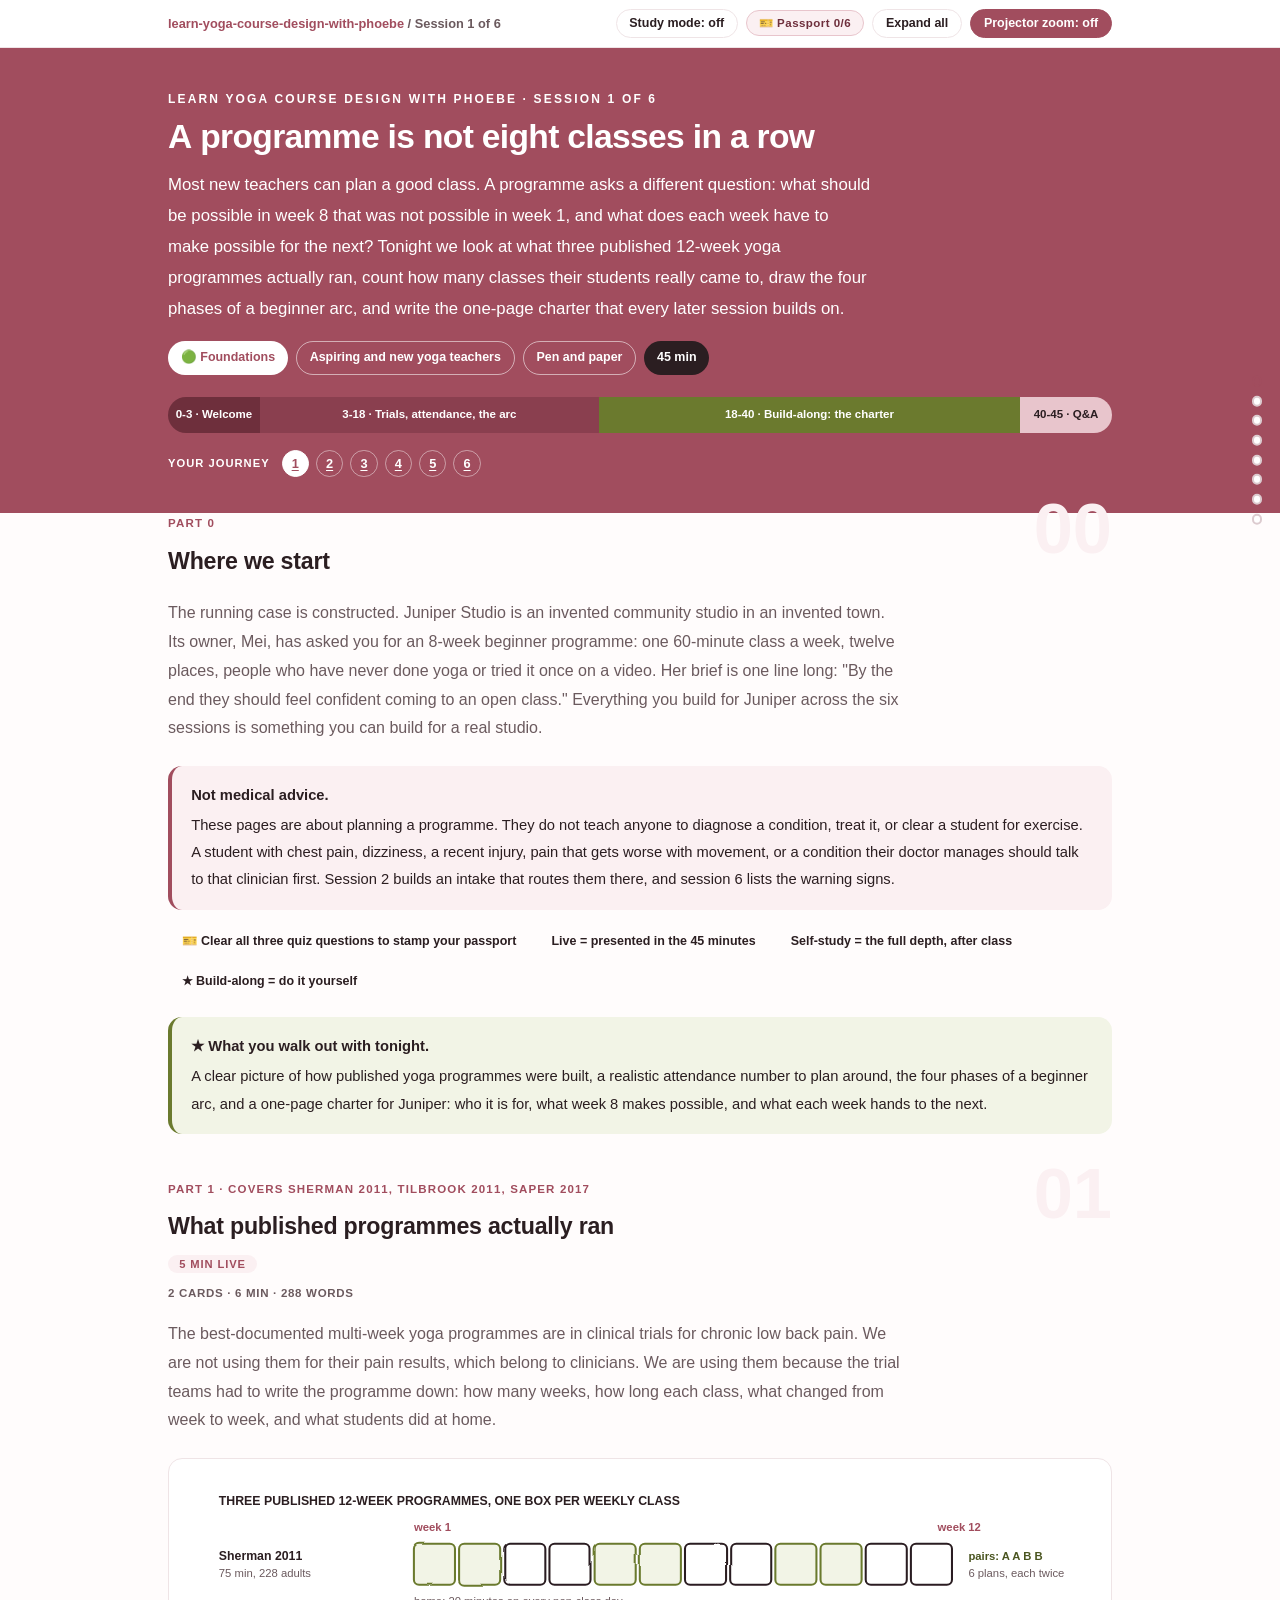
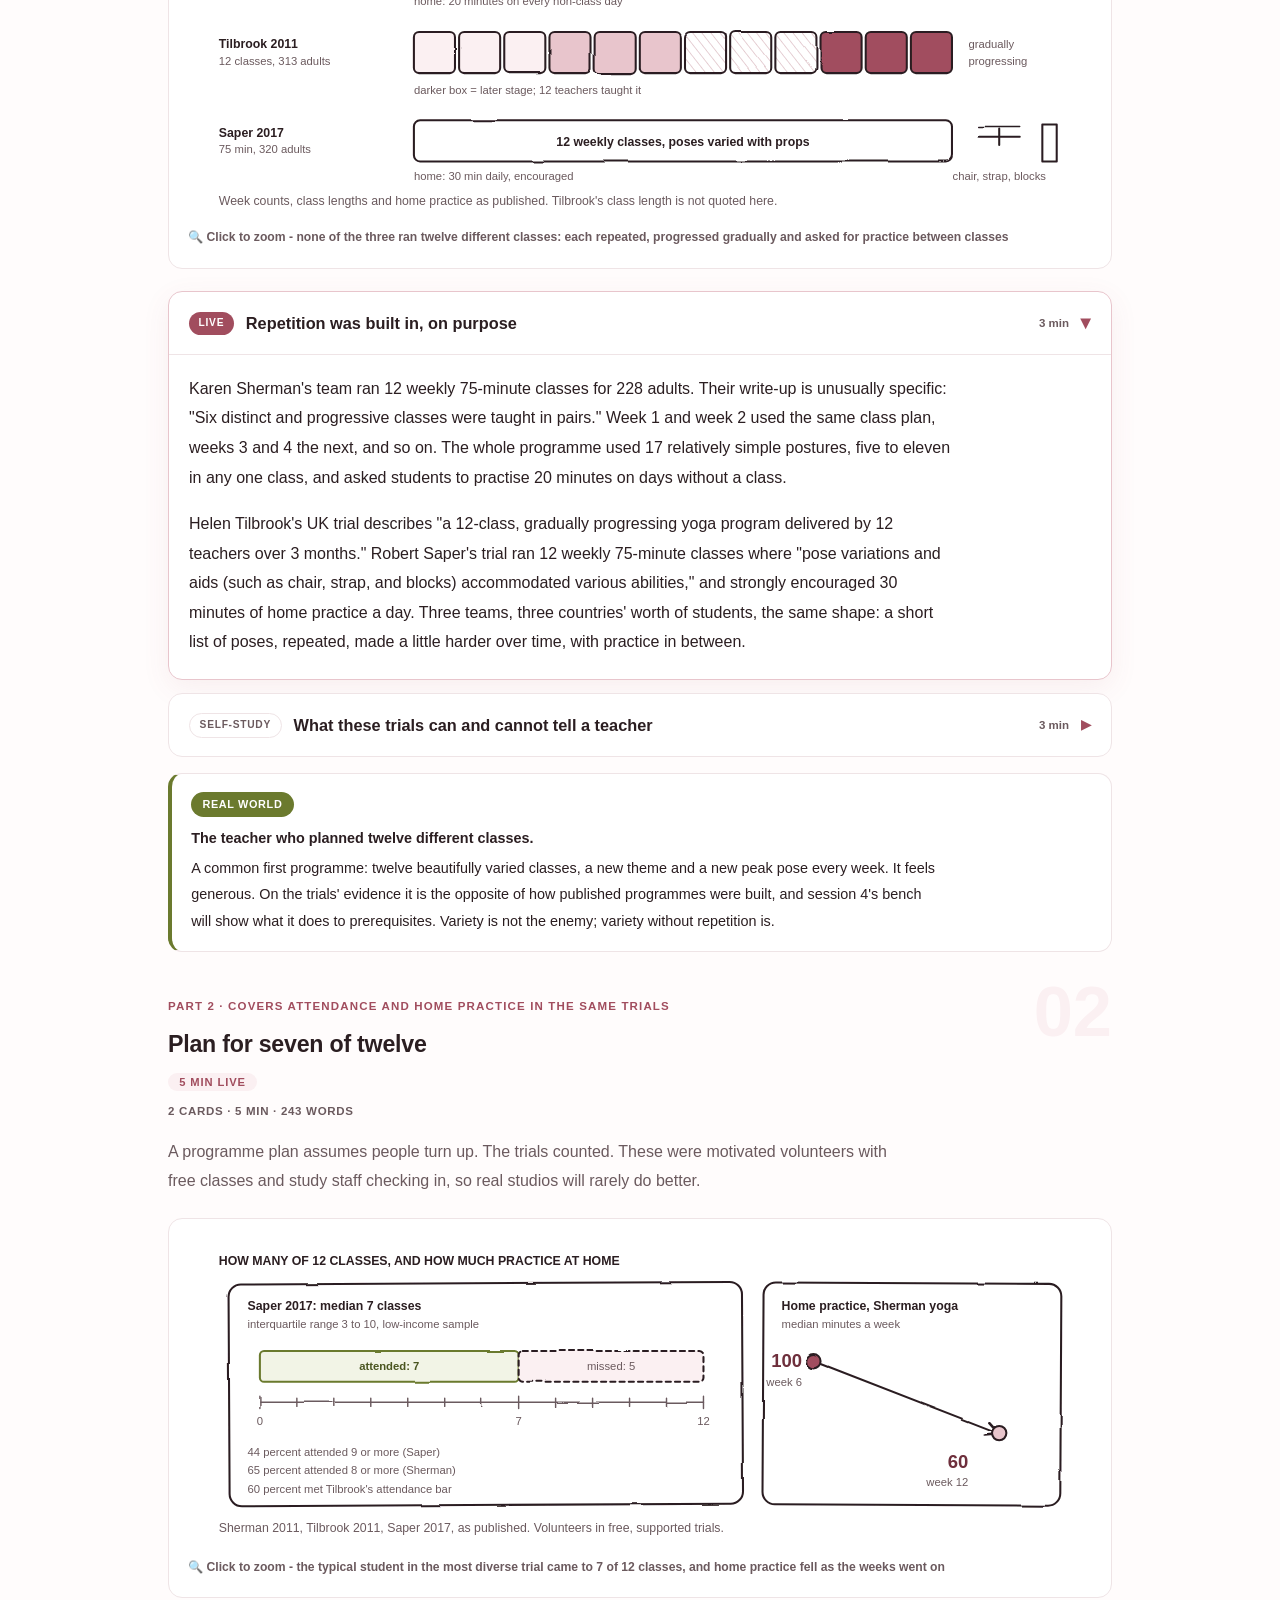
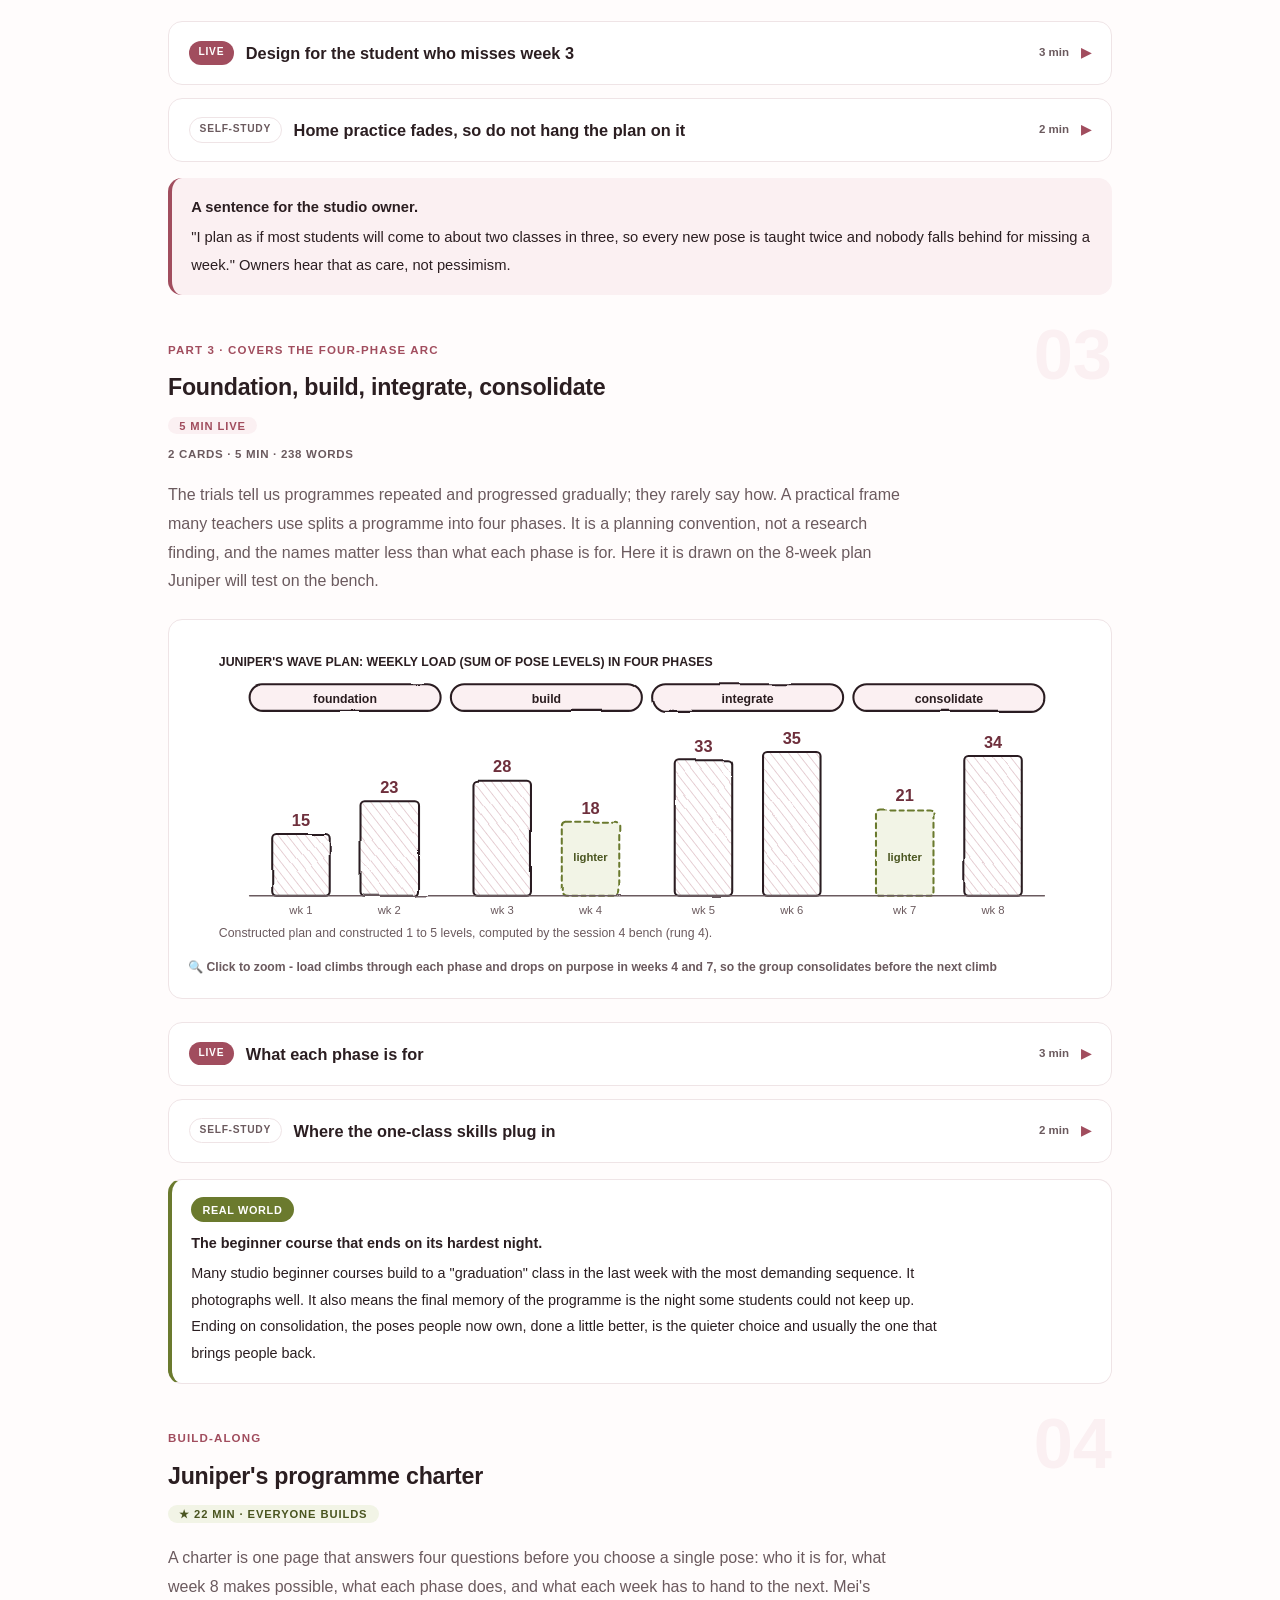
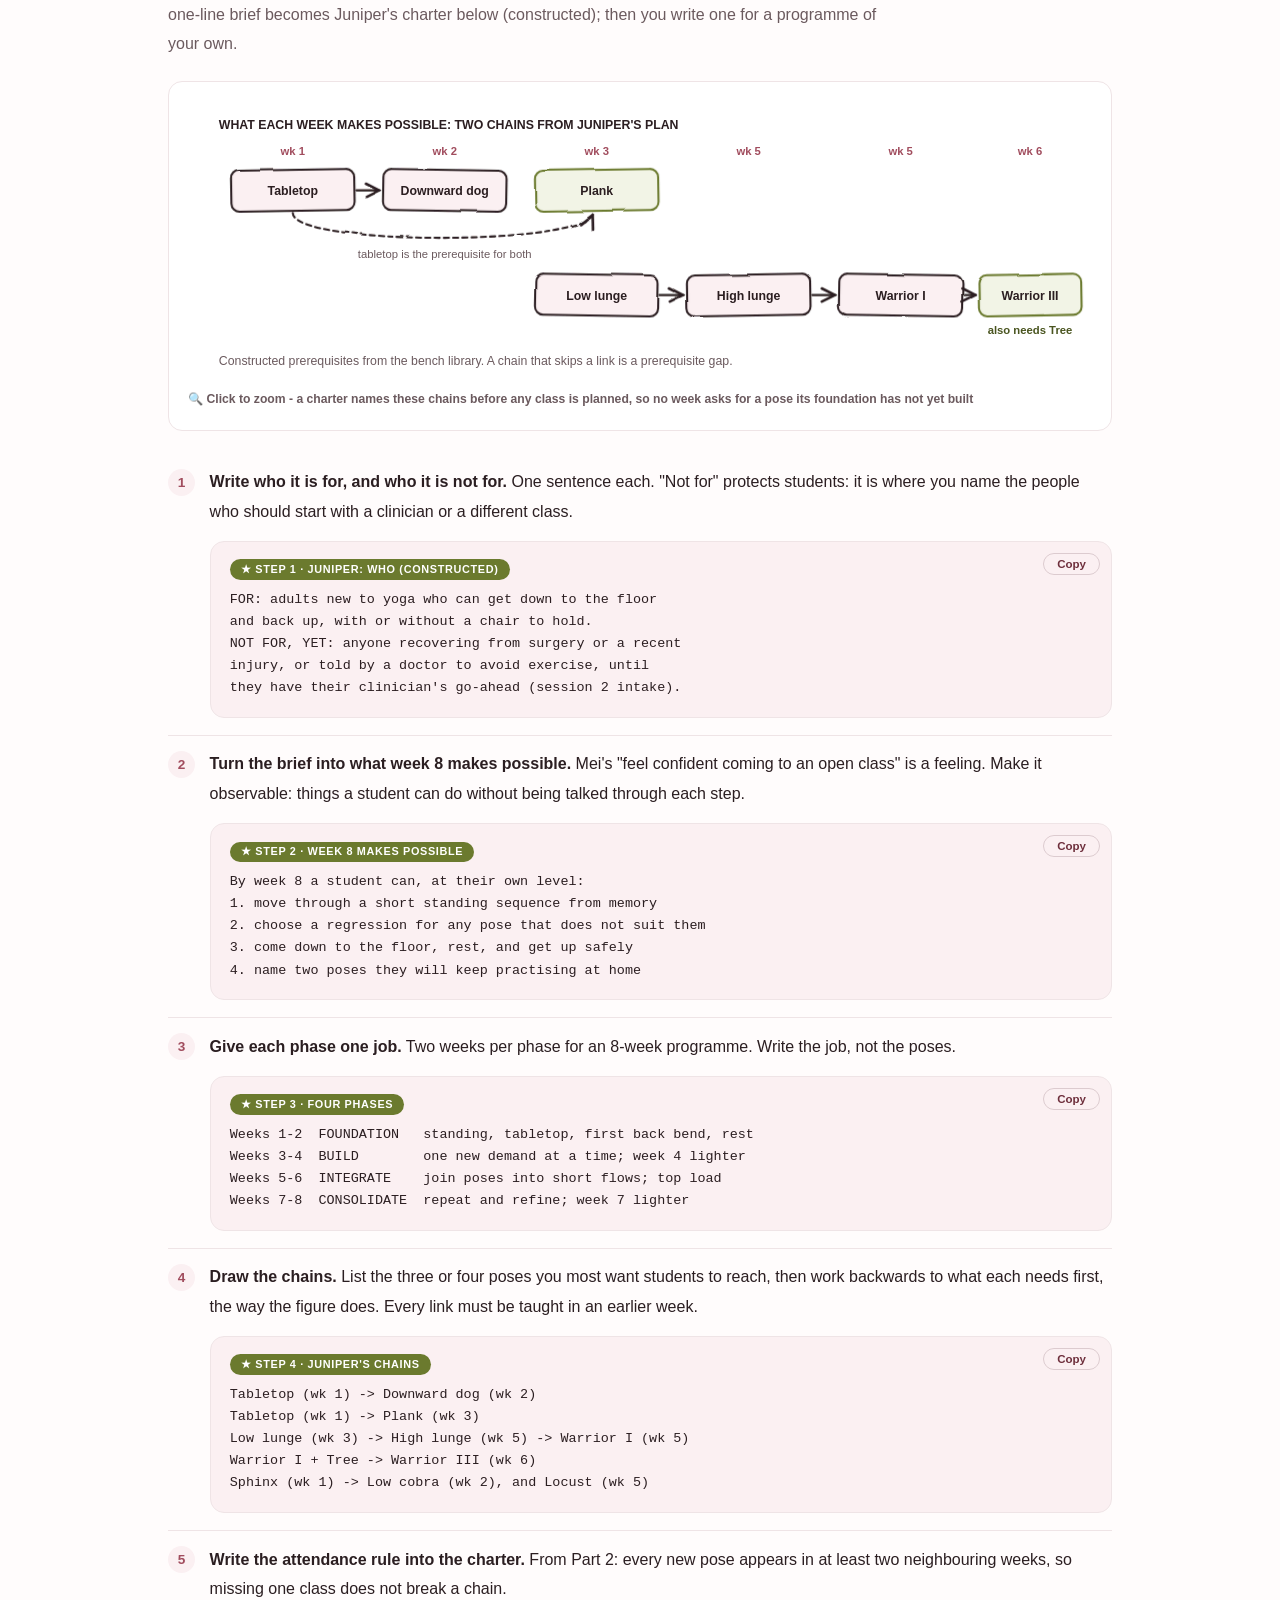
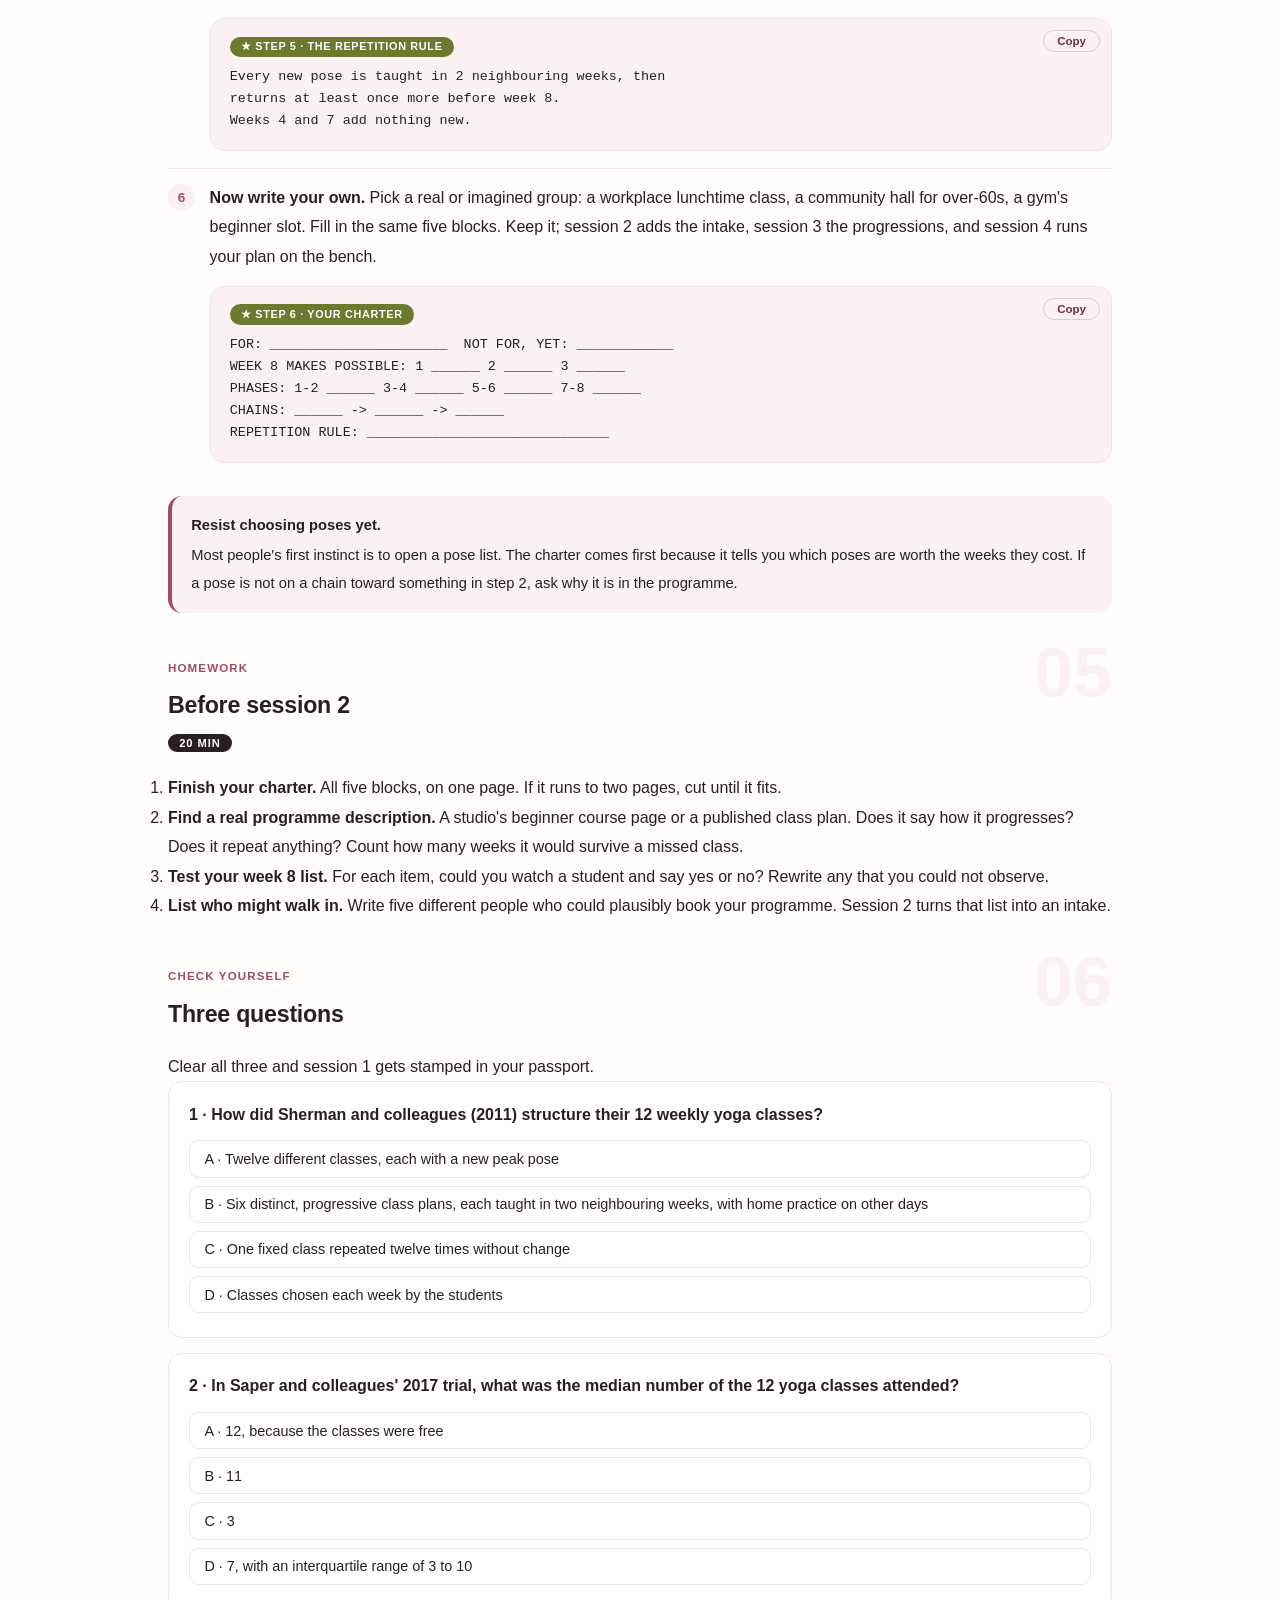
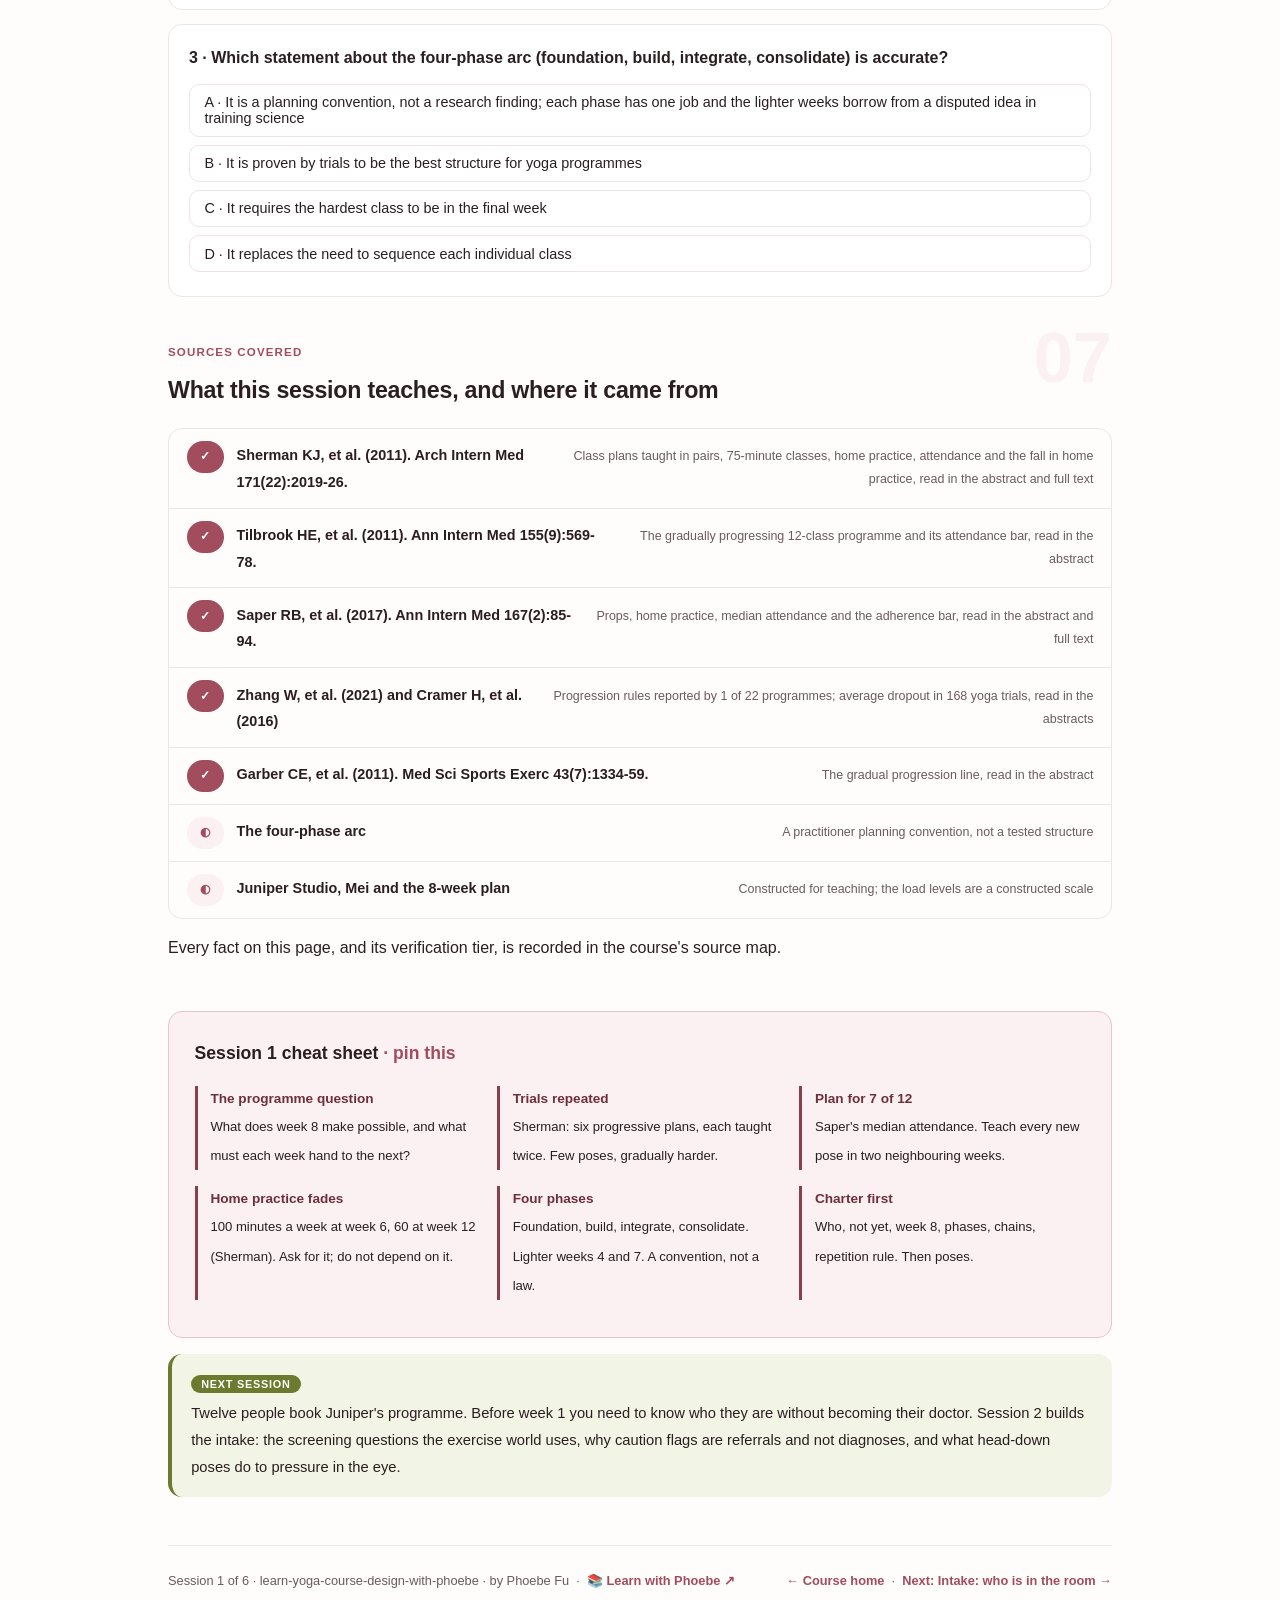
==== commit 8950f7ef: "Prompt-box label inside the box: overflow no longer cuts it in half The label hung 0.7rem above the " ====
--- a/courses/01-a-programme-not-eight-classes.html
+++ b/courses/01-a-programme-not-eight-classes.html
@@ -19,7 +19,7 @@
 <meta name="twitter:image" content="https://phoebefu6.github.io/learn-yoga-course-design-with-phoebe/assets/og-cover.png">
 <!-- social:end -->
 <title>Session 1 · A programme is not eight classes in a row - learn yoga course design with phoebe</title>
-<link rel="stylesheet" href="../assets/style.css?v=2">
+<link rel="stylesheet" href="../assets/style.css?v=3">
 </head>
 <body>
 
--- a/assets/style.css
+++ b/assets/style.css
@@ -1373,3 +1373,8 @@
 /* stick-figure guides: drawn, never photographed */
 .yc-guide { display: grid; grid-template-columns: repeat(auto-fit, minmax(min(100%, 12rem), 1fr)); gap: 12px; margin: 12px 0; }
 .yc-grid thead th:first-child { text-align: left; }
+
+/* Prompt-box label sits inside the box (2026-10-12). Hanging it 0.7rem above the edge let any
+   overflow:auto parent cut it in half; in normal flow nothing can clip it. The right margin
+   keeps it clear of the Copy button; long labels wrap instead of running under it. */
+.prompt-box > .label{ position: static; display: table; margin: 0 5.2rem .55rem 0; white-space: normal; line-height: 1.45; }
